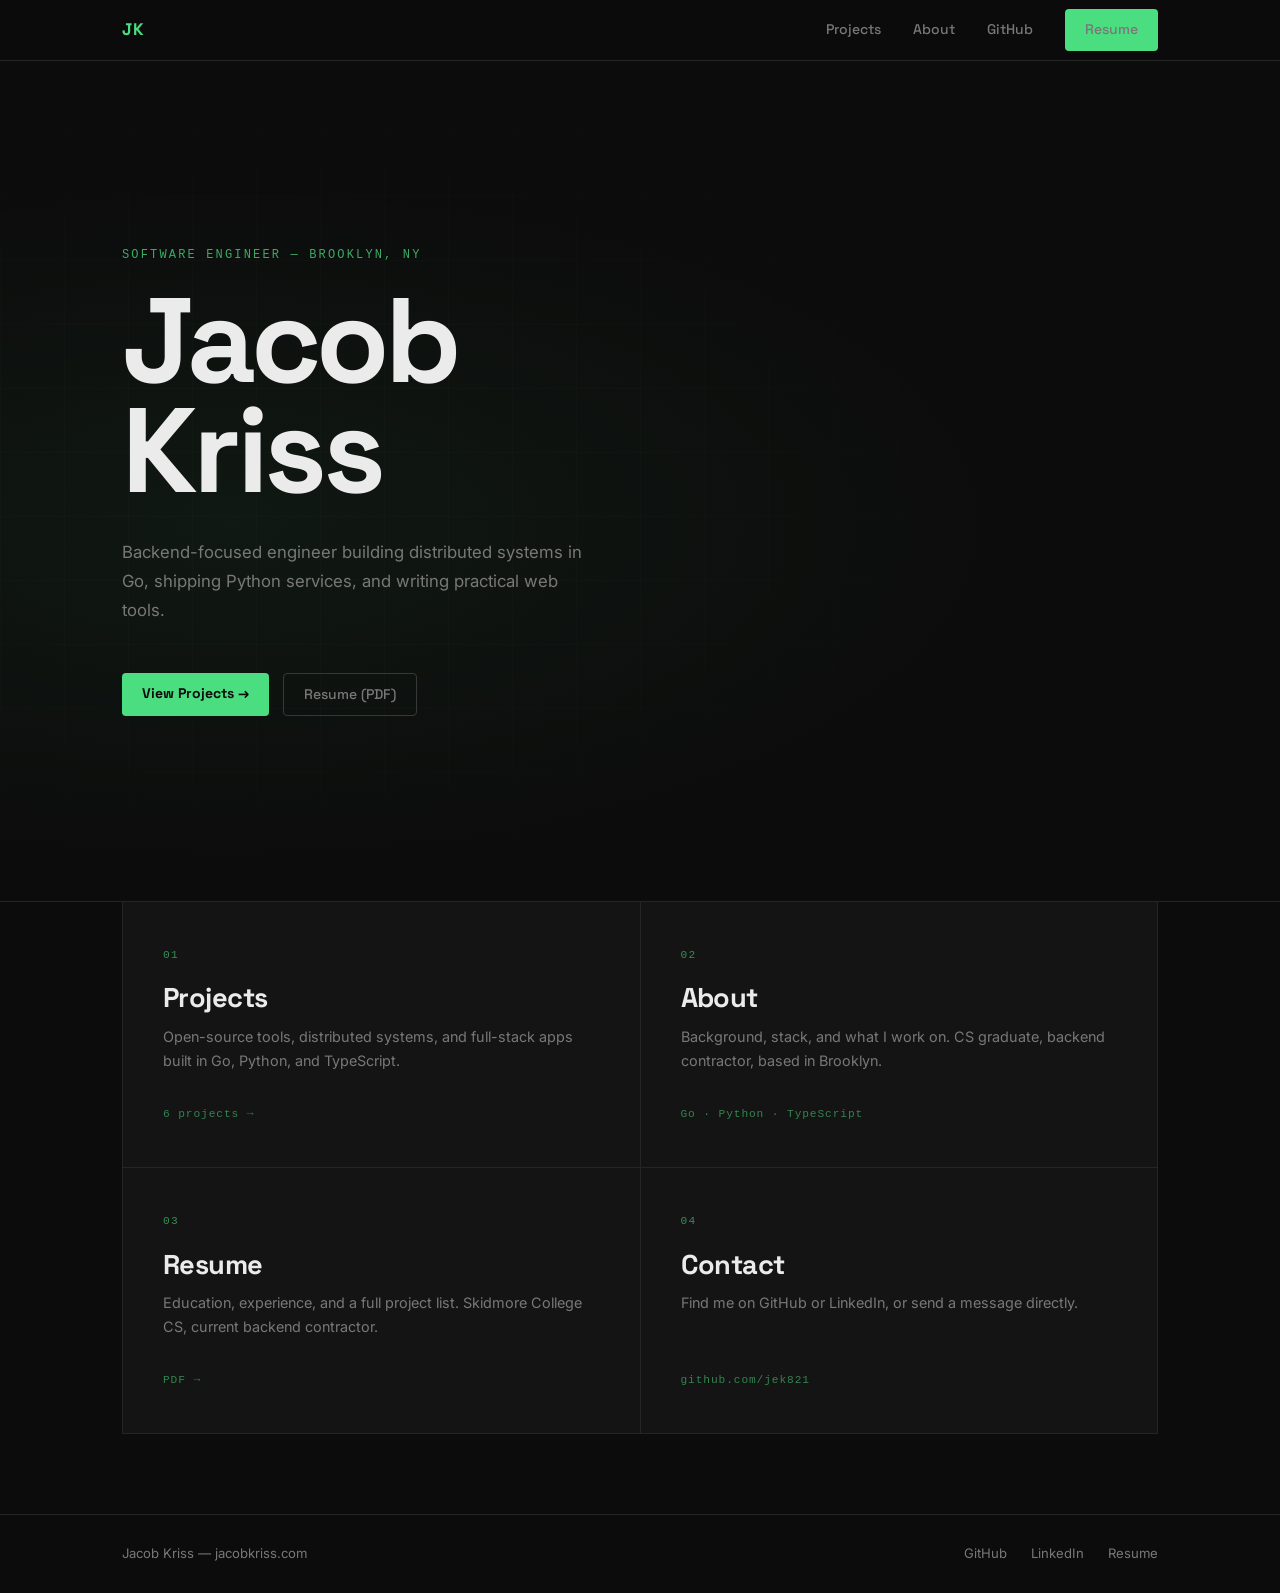
==== index.html @ 324614f6 "Rebuild: dark mode, multi-page structure with landing + directory cards Co-Authored-By: Claude <nore" ====
<!DOCTYPE html>
<html lang="en">
<head>
  <meta charset="UTF-8">
  <meta name="viewport" content="width=device-width, initial-scale=1.0">
  <title>Jacob Kriss &mdash; Software Engineer</title>
  <meta name="description" content="Jacob Kriss is a software engineer focused on backend systems, distributed tools, and practical web applications. Based in Brooklyn, NY.">
  <link rel="icon" href="assets/favicon/icon.ico" type="image/x-icon">
  <link rel="preconnect" href="https://fonts.googleapis.com">
  <link rel="preconnect" href="https://fonts.gstatic.com" crossorigin>
  <link href="https://fonts.googleapis.com/css2?family=Space+Grotesk:wght@400;500;600;700&family=Inter:wght@400;500&display=swap" rel="stylesheet">
  <link rel="stylesheet" href="assets/css/styles.css">
</head>
<body>

  <header class="site-header">
    <div class="nav-inner">
      <a href="index.html" class="nav-brand">JK</a>
      <button class="nav-toggle" id="nav-toggle" aria-label="Open navigation" aria-expanded="false" aria-controls="nav-links">
        <span></span><span></span><span></span>
      </button>
      <nav class="nav-links" id="nav-links" aria-label="Main navigation">
        <a href="pages/projects.html">Projects</a>
        <a href="pages/about.html">About</a>
        <a href="https://github.com/jek821" target="_blank" rel="noreferrer">GitHub</a>
        <a href="assets/docs/Jacob_Kriss_Resume.pdf" target="_blank" rel="noreferrer" class="btn-primary">Resume</a>
      </nav>
    </div>
  </header>

  <main>

    <section class="hero">
      <div class="hero-inner">
        <p class="hero-label">Software Engineer &mdash; Brooklyn, NY</p>
        <h1 class="hero-name">Jacob<br>Kriss</h1>
        <p class="hero-desc">
          Backend-focused engineer building distributed systems in Go, shipping Python services, and writing practical web tools.
        </p>
        <div class="hero-actions">
          <a href="pages/projects.html" class="btn-primary">View Projects &rarr;</a>
          <a href="assets/docs/Jacob_Kriss_Resume.pdf" target="_blank" rel="noreferrer" class="btn-ghost">Resume (PDF)</a>
        </div>
      </div>
    </section>

    <section class="directory">
      <div class="directory-inner">
        <div class="dir-grid">
          <a href="pages/projects.html" class="dir-card">
            <span class="dir-card-num">01</span>
            <h2 class="dir-card-title">Projects</h2>
            <p class="dir-card-desc">Open-source tools, distributed systems, and full-stack apps built in Go, Python, and TypeScript.</p>
            <span class="dir-card-meta">6 projects &rarr;</span>
          </a>
          <a href="pages/about.html" class="dir-card">
            <span class="dir-card-num">02</span>
            <h2 class="dir-card-title">About</h2>
            <p class="dir-card-desc">Background, stack, and what I work on. CS graduate, backend contractor, based in Brooklyn.</p>
            <span class="dir-card-meta">Go &middot; Python &middot; TypeScript</span>
          </a>
          <a href="assets/docs/Jacob_Kriss_Resume.pdf" target="_blank" rel="noreferrer" class="dir-card">
            <span class="dir-card-num">03</span>
            <h2 class="dir-card-title">Resume</h2>
            <p class="dir-card-desc">Education, experience, and a full project list. Skidmore College CS, current backend contractor.</p>
            <span class="dir-card-meta">PDF &rarr;</span>
          </a>
          <a href="pages/about.html#contact" class="dir-card">
            <span class="dir-card-num">04</span>
            <h2 class="dir-card-title">Contact</h2>
            <p class="dir-card-desc">Find me on GitHub or LinkedIn, or send a message directly.</p>
            <span class="dir-card-meta">github.com/jek821</span>
          </a>
        </div>
      </div>
    </section>

  </main>

  <footer class="site-footer">
    <div class="footer-inner">
      <span>Jacob Kriss &mdash; jacobkriss.com</span>
      <nav aria-label="Footer links">
        <a href="https://github.com/jek821" target="_blank" rel="noreferrer">GitHub</a>
        <a href="https://www.linkedin.com/in/jacob-kriss" target="_blank" rel="noreferrer">LinkedIn</a>
        <a href="assets/docs/Jacob_Kriss_Resume.pdf" target="_blank" rel="noreferrer">Resume</a>
      </nav>
    </div>
  </footer>

  <script>
    (function () {
      var toggle = document.getElementById('nav-toggle');
      var links = document.getElementById('nav-links');
      toggle.addEventListener('click', function () {
        var expanded = this.getAttribute('aria-expanded') === 'true';
        this.setAttribute('aria-expanded', String(!expanded));
        this.setAttribute('aria-label', expanded ? 'Open navigation' : 'Close navigation');
        links.classList.toggle('is-open');
      });
      links.querySelectorAll('a').forEach(function (a) {
        a.addEventListener('click', function () {
          links.classList.remove('is-open');
          toggle.setAttribute('aria-expanded', 'false');
          toggle.setAttribute('aria-label', 'Open navigation');
        });
      });
    })();
  </script>

</body>
</html>
---- assets/css/styles.css ----
/* ── Tokens ── */
:root {
  --bg: #0C0C0C;
  --surface: #141414;
  --surface-2: #1C1C1C;
  --border: #252525;
  --border-strong: #383838;
  --text: #EBEBEB;
  --text-muted: #787878;
  --accent: #4ADE80;
  --accent-dim: rgba(74, 222, 128, 0.07);

  --font-heading: 'Space Grotesk', system-ui, sans-serif;
  --font-body: 'Inter', system-ui, sans-serif;
  --font-mono: 'SF Mono', 'Fira Mono', 'Cascadia Code', monospace;

  --nav-h: 60px;
  --page-w: 900px;
  --landing-w: 1100px;
}

/* ── Reset ── */
*, *::before, *::after { box-sizing: border-box; }
html { scroll-behavior: smooth; }
body {
  margin: 0;
  font-family: var(--font-body);
  font-size: 1rem;
  line-height: 1.65;
  color: var(--text);
  background: var(--bg);
  -webkit-font-smoothing: antialiased;
}

/* ── Nav ── */
.site-header {
  position: sticky;
  top: 0;
  z-index: 100;
  background: rgba(12, 12, 12, 0.88);
  border-bottom: 1px solid var(--border);
  backdrop-filter: blur(14px);
  -webkit-backdrop-filter: blur(14px);
}

.nav-inner {
  display: flex;
  align-items: center;
  justify-content: space-between;
  max-width: var(--landing-w);
  margin: 0 auto;
  padding: 0 32px;
  height: var(--nav-h);
}

.nav-brand {
  font-family: var(--font-heading);
  font-size: 1.05rem;
  font-weight: 700;
  color: var(--accent);
  text-decoration: none;
  letter-spacing: 0.06em;
}

.nav-links {
  display: flex;
  align-items: center;
  gap: 2rem;
}

.nav-links a {
  font-family: var(--font-heading);
  font-size: 0.875rem;
  font-weight: 500;
  color: var(--text-muted);
  text-decoration: none;
  transition: color 0.15s;
}

.nav-links a:hover { color: var(--text); }

.nav-toggle {
  display: none;
  flex-direction: column;
  justify-content: center;
  gap: 5px;
  width: 36px;
  height: 36px;
  padding: 0;
  border: none;
  background: transparent;
  cursor: pointer;
}

.nav-toggle span {
  display: block;
  width: 22px;
  height: 2px;
  background: var(--text);
  border-radius: 2px;
  transition: transform 0.2s, opacity 0.2s;
}

.nav-toggle[aria-expanded="true"] span:nth-child(1) { transform: translateY(7px) rotate(45deg); }
.nav-toggle[aria-expanded="true"] span:nth-child(2) { opacity: 0; }
.nav-toggle[aria-expanded="true"] span:nth-child(3) { transform: translateY(-7px) rotate(-45deg); }

/* ── Buttons ── */
.btn-primary {
  display: inline-block;
  padding: 9px 20px;
  border-radius: 4px;
  background: var(--accent);
  color: #0C0C0C;
  font-family: var(--font-heading);
  font-size: 0.875rem;
  font-weight: 700;
  text-decoration: none;
  transition: background 0.15s, transform 0.15s;
}

.btn-primary:hover {
  background: #22C55E;
  transform: translateY(-1px);
}

.btn-ghost {
  display: inline-block;
  padding: 9px 20px;
  border-radius: 4px;
  border: 1px solid var(--border-strong);
  color: var(--text-muted);
  font-family: var(--font-heading);
  font-size: 0.875rem;
  font-weight: 500;
  text-decoration: none;
  transition: border-color 0.15s, color 0.15s;
}

.btn-ghost:hover {
  border-color: var(--accent);
  color: var(--accent);
}

/* ── Tags ── */
.tag {
  display: inline-block;
  padding: 3px 8px;
  border: 1px solid var(--border-strong);
  border-radius: 3px;
  background: var(--surface-2);
  color: var(--text-muted);
  font-family: var(--font-mono);
  font-size: 0.7rem;
  letter-spacing: 0.04em;
}

/* ── Hero ── */
.hero {
  position: relative;
  min-height: calc(100vh - var(--nav-h));
  display: flex;
  align-items: center;
  overflow: hidden;
  background:
    radial-gradient(ellipse at 18% 55%, rgba(74, 222, 128, 0.06) 0%, transparent 52%),
    var(--bg);
}

.hero::before {
  content: '';
  position: absolute;
  inset: 0;
  background-image:
    repeating-linear-gradient(90deg, rgba(255,255,255,0.016) 0px, rgba(255,255,255,0.016) 1px, transparent 1px, transparent 64px),
    repeating-linear-gradient(0deg, rgba(255,255,255,0.016) 0px, rgba(255,255,255,0.016) 1px, transparent 1px, transparent 64px);
  pointer-events: none;
  mask-image: radial-gradient(ellipse 80% 80% at 25% 50%, black 30%, transparent 75%);
  -webkit-mask-image: radial-gradient(ellipse 80% 80% at 25% 50%, black 30%, transparent 75%);
}

.hero-inner {
  position: relative;
  max-width: var(--landing-w);
  width: 100%;
  margin: 0 auto;
  padding: 80px 32px;
}

.hero-label {
  margin: 0 0 20px;
  font-family: var(--font-mono);
  font-size: 0.75rem;
  color: var(--accent);
  letter-spacing: 0.18em;
  text-transform: uppercase;
  opacity: 0.75;
}

.hero-name {
  margin: 0 0 32px;
  font-family: var(--font-heading);
  font-size: clamp(4rem, 10vw, 7.5rem);
  font-weight: 700;
  color: var(--text);
  line-height: 0.92;
  letter-spacing: -0.035em;
}

.hero-desc {
  margin: 0 0 48px;
  max-width: 460px;
  font-size: 1.05rem;
  color: var(--text-muted);
  line-height: 1.72;
}

.hero-actions {
  display: flex;
  gap: 14px;
  flex-wrap: wrap;
}

/* ── Directory ── */
.directory {
  border-top: 1px solid var(--border);
}

.directory-inner {
  max-width: var(--landing-w);
  margin: 0 auto;
  padding: 0 32px 80px;
}

.dir-grid {
  display: grid;
  grid-template-columns: repeat(2, 1fr);
  gap: 1px;
  background: var(--border);
  border: 1px solid var(--border);
  border-top: none;
}

.dir-card {
  display: flex;
  flex-direction: column;
  padding: 44px 40px;
  background: var(--surface);
  text-decoration: none;
  transition: background 0.18s;
}

.dir-card:hover { background: var(--surface-2); }
.dir-card:hover .dir-card-title { color: var(--accent); }

.dir-card-num {
  display: block;
  margin-bottom: 20px;
  font-family: var(--font-mono);
  font-size: 0.7rem;
  color: var(--accent);
  letter-spacing: 0.12em;
  opacity: 0.6;
}

.dir-card-title {
  margin: 0 0 12px;
  font-family: var(--font-heading);
  font-size: 1.7rem;
  font-weight: 700;
  color: var(--text);
  line-height: 1.05;
  letter-spacing: -0.02em;
  transition: color 0.18s;
}

.dir-card-desc {
  margin: 0;
  font-size: 0.9rem;
  color: var(--text-muted);
  line-height: 1.65;
  flex: 1;
}

.dir-card-meta {
  display: block;
  margin-top: 32px;
  font-family: var(--font-mono);
  font-size: 0.7rem;
  color: var(--accent);
  letter-spacing: 0.08em;
  opacity: 0.55;
}

/* ── Page header (sub-pages) ── */
.page-header {
  border-bottom: 1px solid var(--border);
}

.page-header-inner {
  max-width: var(--page-w);
  margin: 0 auto;
  padding: 72px 32px 52px;
}

.page-eyebrow {
  margin: 0 0 14px;
  font-family: var(--font-mono);
  font-size: 0.72rem;
  color: var(--accent);
  letter-spacing: 0.16em;
  text-transform: uppercase;
  opacity: 0.65;
}

.page-title {
  margin: 0 0 14px;
  font-family: var(--font-heading);
  font-size: clamp(2.4rem, 5vw, 3.2rem);
  font-weight: 700;
  color: var(--text);
  letter-spacing: -0.028em;
  line-height: 1.05;
}

.page-subtitle {
  margin: 0;
  font-size: 1rem;
  color: var(--text-muted);
  max-width: 520px;
  line-height: 1.65;
}

/* ── Project cards (projects page) ── */
.projects-wrap {
  max-width: var(--page-w);
  margin: 0 auto;
  padding: 0 32px 96px;
}

.project-card {
  padding: 44px 0;
  border-bottom: 1px solid var(--border);
}

.project-card:last-child { border-bottom: none; }

.project-card-name {
  margin: 0 0 8px;
  font-family: var(--font-heading);
  font-size: 1.25rem;
  font-weight: 700;
  color: var(--text);
  letter-spacing: -0.01em;
}

.project-card-tagline {
  margin: 0 0 18px;
  font-family: var(--font-mono);
  font-size: 0.82rem;
  color: var(--accent);
  opacity: 0.75;
  line-height: 1.45;
}

.project-card-desc {
  margin: 0 0 22px;
  color: var(--text-muted);
  font-size: 0.95rem;
  line-height: 1.72;
  max-width: 680px;
}

.project-card-tags {
  display: flex;
  flex-wrap: wrap;
  gap: 7px;
  margin-bottom: 22px;
}

.project-card-links {
  display: flex;
  gap: 24px;
  flex-wrap: wrap;
}

.project-link {
  font-family: var(--font-heading);
  font-size: 0.85rem;
  font-weight: 600;
  color: var(--accent);
  text-decoration: none;
  border-bottom: 1px solid rgba(74, 222, 128, 0.2);
  padding-bottom: 1px;
  transition: border-color 0.15s, opacity 0.15s;
}

.project-link:hover {
  border-bottom-color: var(--accent);
  opacity: 0.8;
}

/* ── About page ── */
.about-wrap {
  max-width: var(--page-w);
  margin: 0 auto;
  padding: 64px 32px 96px;
}

.about-prose p {
  margin: 0 0 22px;
  color: var(--text-muted);
  font-size: 0.98rem;
  line-height: 1.78;
  max-width: 640px;
}

.about-section-title {
  margin: 52px 0 20px;
  font-family: var(--font-mono);
  font-size: 0.7rem;
  color: var(--accent);
  letter-spacing: 0.16em;
  text-transform: uppercase;
  opacity: 0.65;
}

.skills-grid {
  display: flex;
  flex-wrap: wrap;
  gap: 8px;
}

.contact-list {
  list-style: none;
  margin: 0;
  padding: 0;
  display: flex;
  flex-direction: column;
  gap: 14px;
}

.contact-list a {
  font-family: var(--font-heading);
  font-size: 1rem;
  font-weight: 500;
  color: var(--text-muted);
  text-decoration: none;
  transition: color 0.15s;
}

.contact-list a:hover { color: var(--accent); }

/* ── Footer ── */
.site-footer {
  border-top: 1px solid var(--border);
  padding: 28px 0;
}

.footer-inner {
  max-width: var(--landing-w);
  margin: 0 auto;
  padding: 0 32px;
  display: flex;
  align-items: center;
  justify-content: space-between;
  flex-wrap: wrap;
  gap: 12px;
}

.footer-inner > span {
  font-size: 0.82rem;
  color: var(--text-muted);
}

.footer-inner nav { display: flex; gap: 1.5rem; }

.footer-inner nav a {
  font-size: 0.82rem;
  color: var(--text-muted);
  text-decoration: none;
  transition: color 0.15s;
}

.footer-inner nav a:hover { color: var(--accent); }

/* ── Focus ── */
:focus-visible {
  outline: 2px solid var(--accent);
  outline-offset: 3px;
  border-radius: 2px;
}

/* ── Mobile ── */
@media (max-width: 640px) {
  :root { --nav-h: 56px; }

  .nav-toggle { display: flex; }

  .nav-links {
    display: none;
    position: fixed;
    top: var(--nav-h);
    left: 0; right: 0;
    z-index: 99;
    flex-direction: column;
    gap: 0;
    background: #0E0E0E;
    border-bottom: 1px solid var(--border);
    padding: 8px 0 16px;
    box-shadow: 0 8px 24px rgba(0,0,0,0.5);
  }

  .nav-links.is-open { display: flex; }

  .nav-links a {
    padding: 12px 24px;
    font-size: 1rem;
    border-bottom: 1px solid var(--border);
  }

  .nav-links a:last-child { border-bottom: none; }

  .hero-inner { padding: 56px 20px 64px; }
  .directory-inner { padding: 0 0 56px; }
  .dir-grid { grid-template-columns: 1fr; }
  .dir-card { padding: 32px 20px; }
  .page-header-inner { padding: 48px 20px 36px; }
  .projects-wrap { padding: 0 20px 64px; }
  .project-card { padding: 32px 0; }
  .about-wrap { padding: 48px 20px 64px; }
  .footer-inner { padding: 0 20px; flex-direction: column; align-items: flex-start; }
}
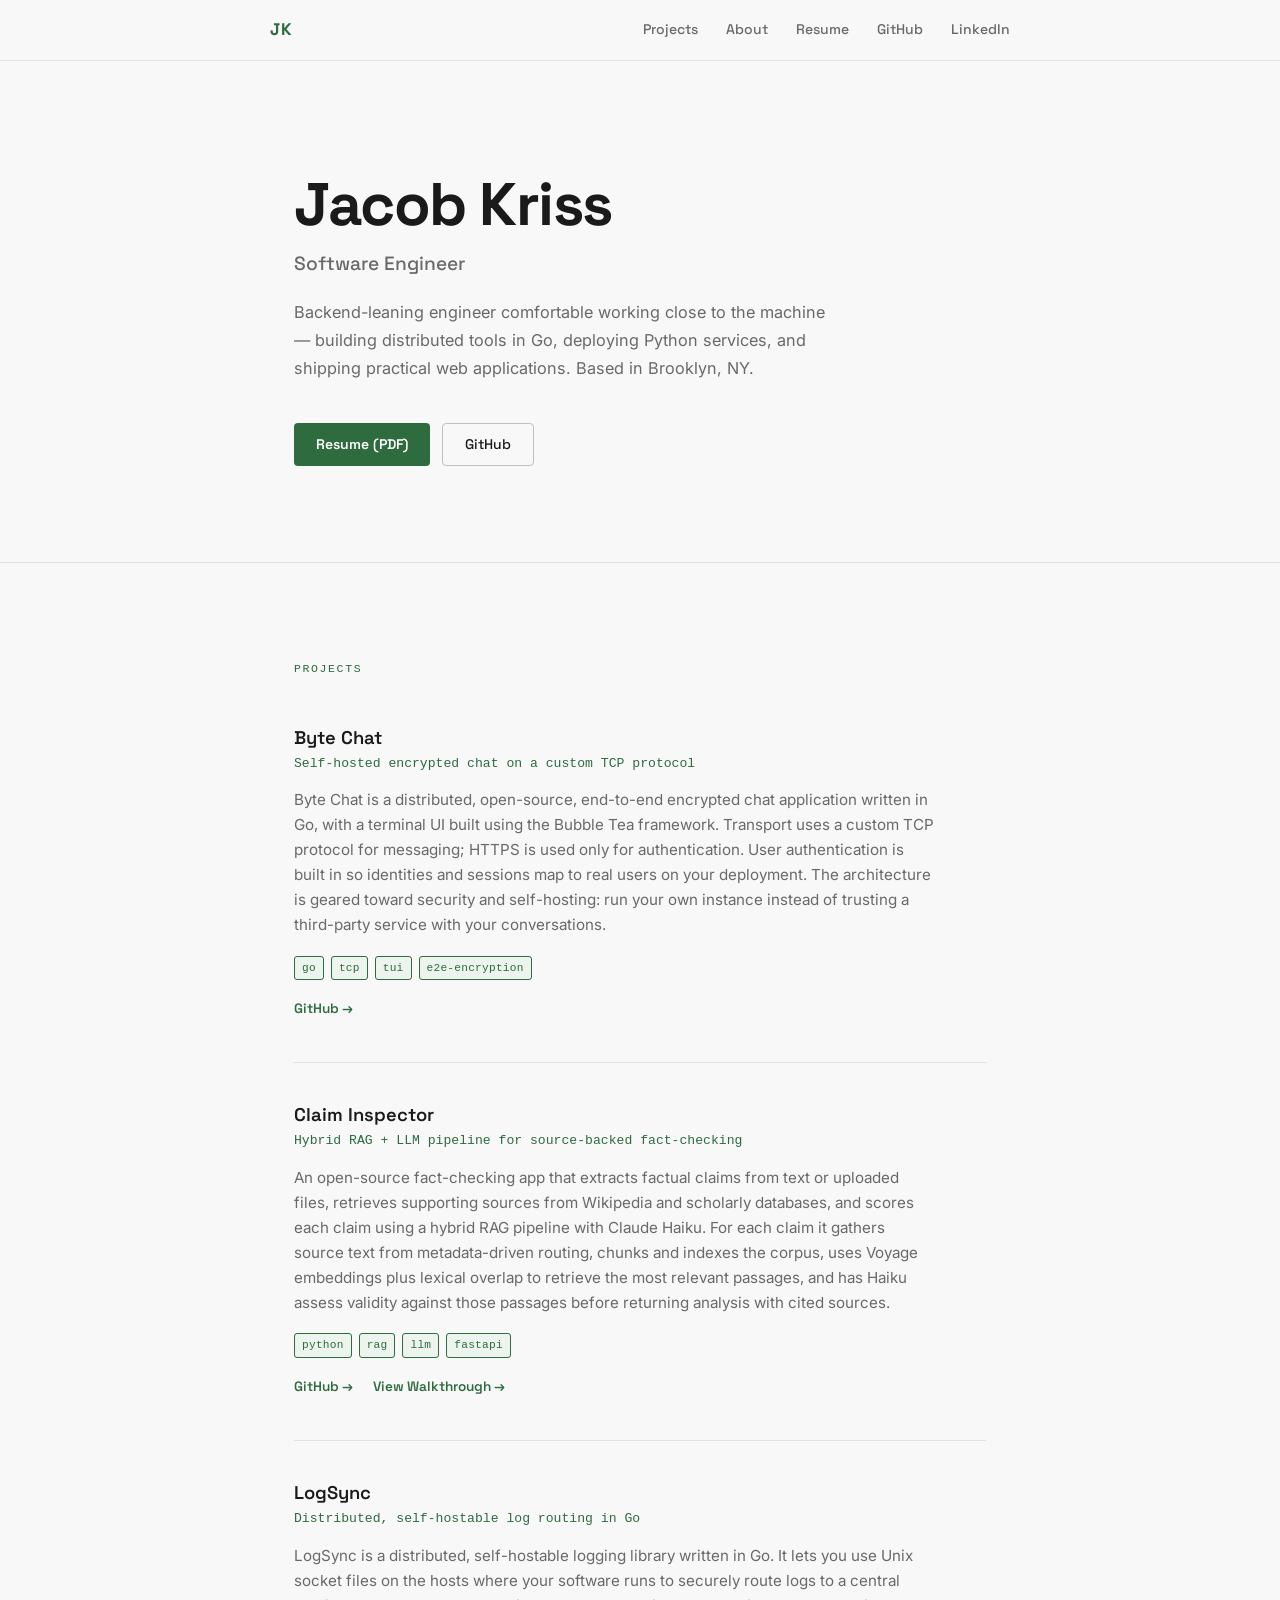
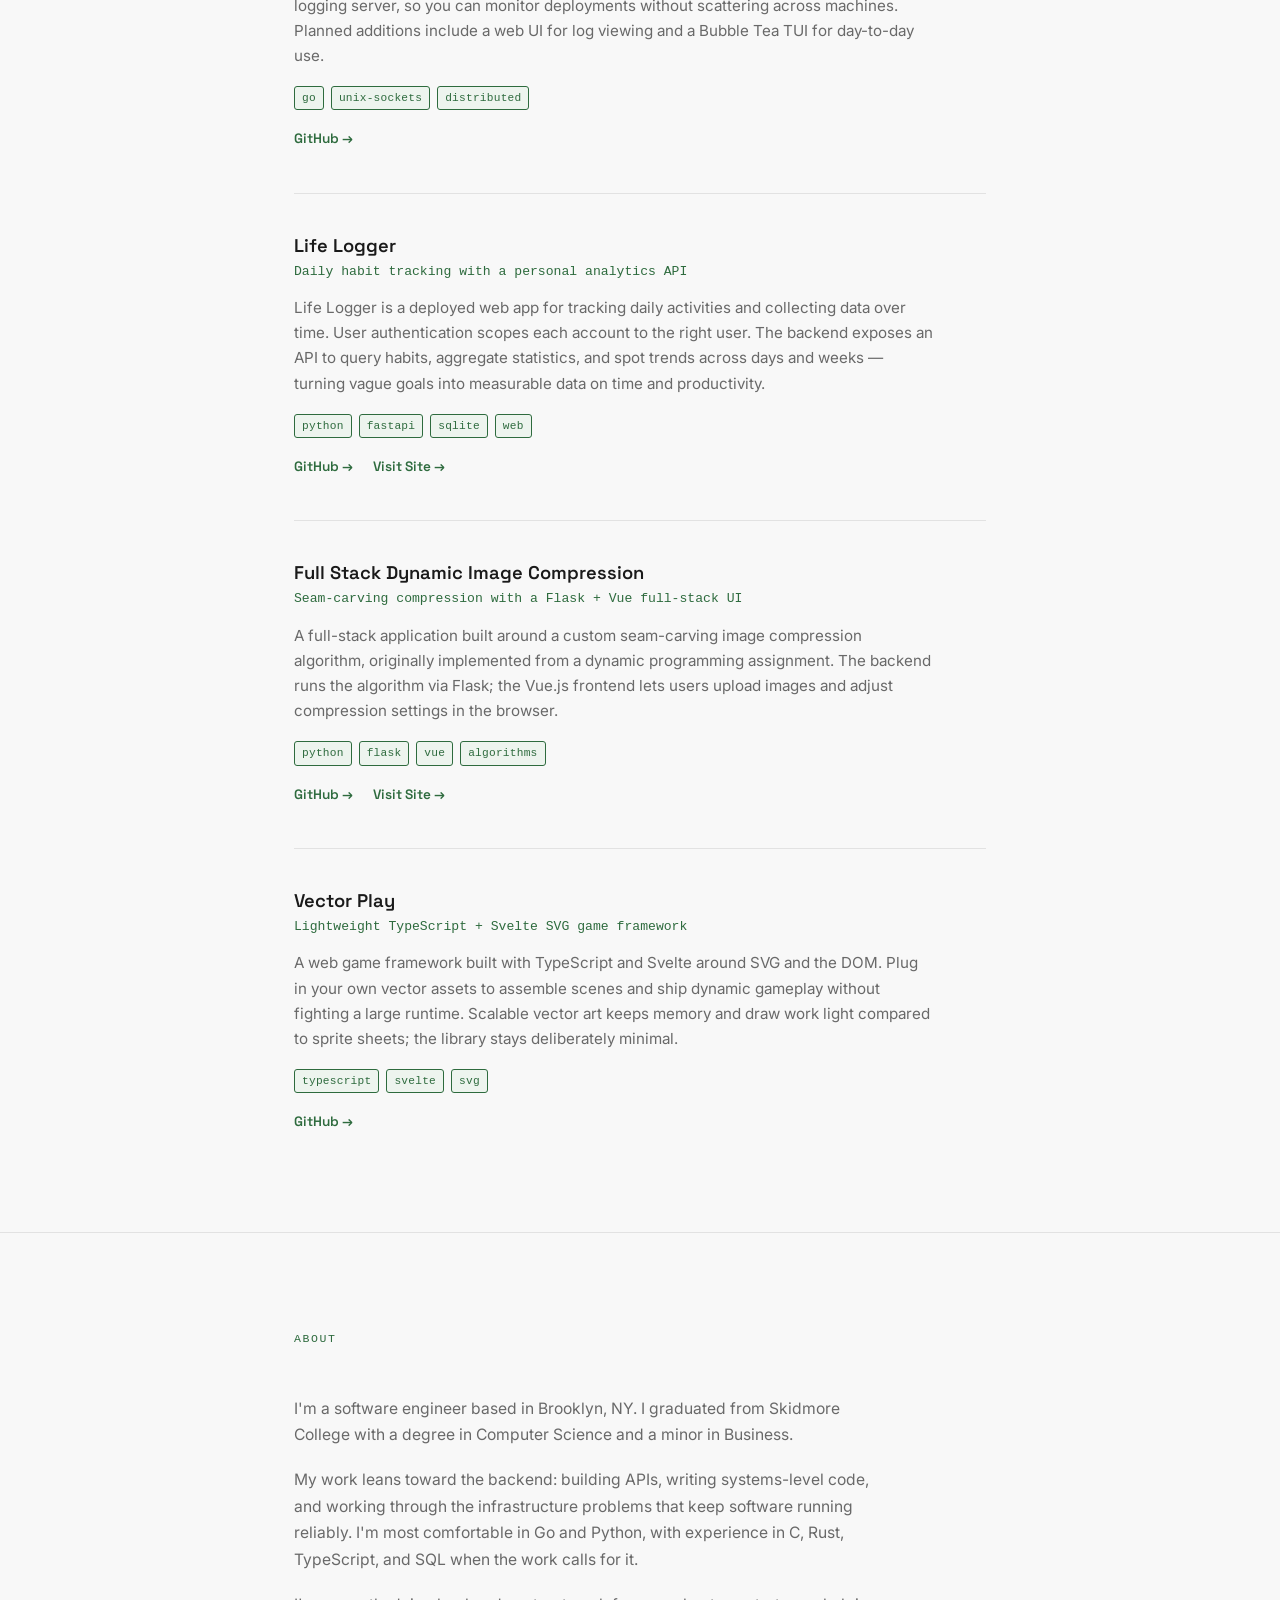
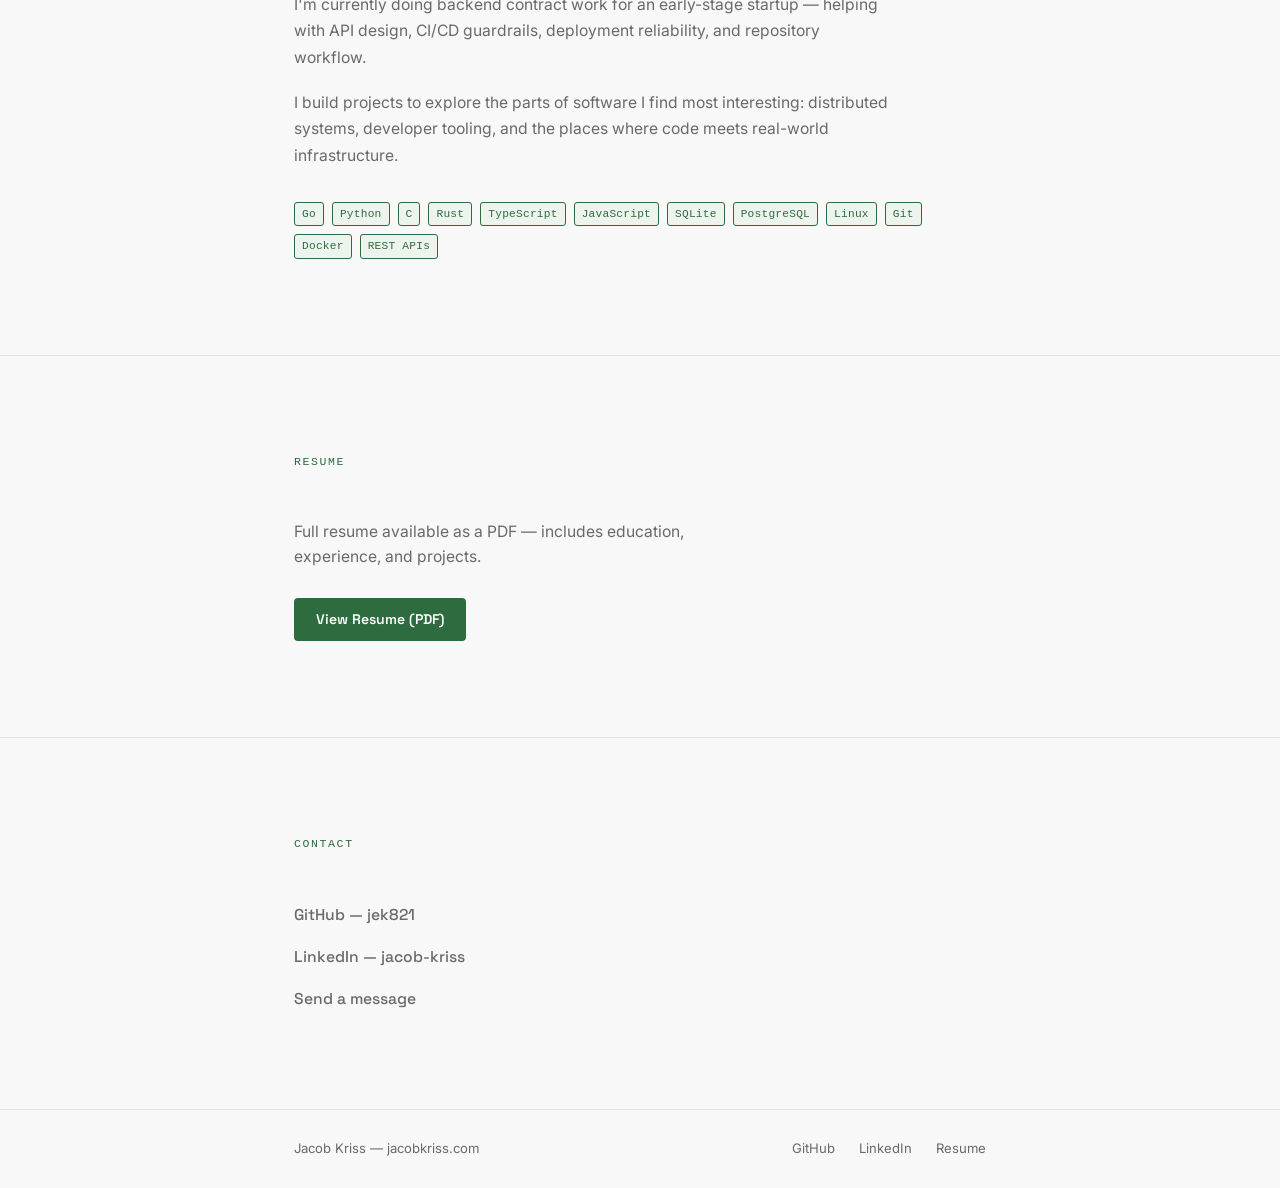
==== commit 5f91fddf: "Redesign portfolio: light mode, Space Grotesk, green accent, full section layout - Rebuilt index.htm" ====
--- a/index.html
+++ b/index.html
@@ -3,7 +3,7 @@
 <head>
   <meta charset="UTF-8">
   <meta name="viewport" content="width=device-width, initial-scale=1.0">
-  <title>Jacob Kriss &mdash; Software Engineer</title>
+  <title>Jacob Kriss — Software Engineer</title>
   <meta name="description" content="Jacob Kriss is a software engineer focused on backend systems, distributed tools, and practical web applications. Based in Brooklyn, NY.">
   <link rel="icon" href="assets/favicon/icon.ico" type="image/x-icon">
   <link rel="preconnect" href="https://fonts.googleapis.com">
@@ -13,74 +13,108 @@
 </head>
 <body>
 
-  <header class="site-header">
+  <header class="site-header" id="site-header">
     <div class="nav-inner">
-      <a href="index.html" class="nav-brand">JK</a>
+      <a href="#" class="nav-brand" aria-label="Jacob Kriss — home">JK</a>
       <button class="nav-toggle" id="nav-toggle" aria-label="Open navigation" aria-expanded="false" aria-controls="nav-links">
-        <span></span><span></span><span></span>
+        <span></span>
+        <span></span>
+        <span></span>
       </button>
       <nav class="nav-links" id="nav-links" aria-label="Main navigation">
-        <a href="pages/projects.html">Projects</a>
-        <a href="pages/about.html">About</a>
+        <a href="#projects">Projects</a>
+        <a href="#about">About</a>
+        <a href="assets/docs/Jacob_Kriss_Resume.pdf" target="_blank" rel="noreferrer">Resume</a>
         <a href="https://github.com/jek821" target="_blank" rel="noreferrer">GitHub</a>
-        <a href="assets/docs/Jacob_Kriss_Resume.pdf" target="_blank" rel="noreferrer" class="btn-primary">Resume</a>
+        <a href="https://www.linkedin.com/in/jacob-kriss" target="_blank" rel="noreferrer">LinkedIn</a>
       </nav>
     </div>
   </header>
 
   <main>
 
-    <section class="hero">
-      <div class="hero-inner">
-        <p class="hero-label">Software Engineer &mdash; Brooklyn, NY</p>
-        <h1 class="hero-name">Jacob<br>Kriss</h1>
+    <section id="hero">
+      <div class="section-inner">
+        <h1 class="hero-name">Jacob Kriss</h1>
+        <p class="hero-role">Software Engineer</p>
         <p class="hero-desc">
-          Backend-focused engineer building distributed systems in Go, shipping Python services, and writing practical web tools.
+          Backend-leaning engineer comfortable working close to the machine — building distributed tools in Go, deploying Python services, and shipping practical web applications. Based in Brooklyn, NY.
         </p>
         <div class="hero-actions">
-          <a href="pages/projects.html" class="btn-primary">View Projects &rarr;</a>
-          <a href="assets/docs/Jacob_Kriss_Resume.pdf" target="_blank" rel="noreferrer" class="btn-ghost">Resume (PDF)</a>
+          <a href="assets/docs/Jacob_Kriss_Resume.pdf" target="_blank" rel="noreferrer" class="btn-primary">Resume (PDF)</a>
+          <a href="https://github.com/jek821" target="_blank" rel="noreferrer" class="btn-outline">GitHub</a>
         </div>
       </div>
     </section>
 
-    <section class="directory">
-      <div class="directory-inner">
-        <div class="dir-grid">
-          <a href="pages/projects.html" class="dir-card">
-            <span class="dir-card-num">01</span>
-            <h2 class="dir-card-title">Projects</h2>
-            <p class="dir-card-desc">Open-source tools, distributed systems, and full-stack apps built in Go, Python, and TypeScript.</p>
-            <span class="dir-card-meta">6 projects &rarr;</span>
-          </a>
-          <a href="pages/about.html" class="dir-card">
-            <span class="dir-card-num">02</span>
-            <h2 class="dir-card-title">About</h2>
-            <p class="dir-card-desc">Background, stack, and what I work on. CS graduate, backend contractor, based in Brooklyn.</p>
-            <span class="dir-card-meta">Go &middot; Python &middot; TypeScript</span>
-          </a>
-          <a href="assets/docs/Jacob_Kriss_Resume.pdf" target="_blank" rel="noreferrer" class="dir-card">
-            <span class="dir-card-num">03</span>
-            <h2 class="dir-card-title">Resume</h2>
-            <p class="dir-card-desc">Education, experience, and a full project list. Skidmore College CS, current backend contractor.</p>
-            <span class="dir-card-meta">PDF &rarr;</span>
-          </a>
-          <a href="pages/about.html#contact" class="dir-card">
-            <span class="dir-card-num">04</span>
-            <h2 class="dir-card-title">Contact</h2>
-            <p class="dir-card-desc">Find me on GitHub or LinkedIn, or send a message directly.</p>
-            <span class="dir-card-meta">github.com/jek821</span>
-          </a>
+    <section id="projects">
+      <div class="section-inner">
+        <h2 class="section-label">Projects</h2>
+        <div id="projects-list" class="projects-list">
+          <!-- Rendered by projects.js -->
         </div>
+      </div>
+    </section>
+
+    <section id="about">
+      <div class="section-inner">
+        <h2 class="section-label">About</h2>
+        <div class="about-content">
+          <p>
+            I'm a software engineer based in Brooklyn, NY. I graduated from Skidmore College with a degree in Computer Science and a minor in Business.
+          </p>
+          <p>
+            My work leans toward the backend: building APIs, writing systems-level code, and working through the infrastructure problems that keep software running reliably. I'm most comfortable in Go and Python, with experience in C, Rust, TypeScript, and SQL when the work calls for it.
+          </p>
+          <p>
+            I'm currently doing backend contract work for an early-stage startup — helping with API design, CI/CD guardrails, deployment reliability, and repository workflow.
+          </p>
+          <p>
+            I build projects to explore the parts of software I find most interesting: distributed systems, developer tooling, and the places where code meets real-world infrastructure.
+          </p>
+          <div class="skills" aria-label="Technical skills">
+            <span class="tag">Go</span>
+            <span class="tag">Python</span>
+            <span class="tag">C</span>
+            <span class="tag">Rust</span>
+            <span class="tag">TypeScript</span>
+            <span class="tag">JavaScript</span>
+            <span class="tag">SQLite</span>
+            <span class="tag">PostgreSQL</span>
+            <span class="tag">Linux</span>
+            <span class="tag">Git</span>
+            <span class="tag">Docker</span>
+            <span class="tag">REST APIs</span>
+          </div>
+        </div>
+      </div>
+    </section>
+
+    <section id="resume">
+      <div class="section-inner">
+        <h2 class="section-label">Resume</h2>
+        <p class="resume-desc">Full resume available as a PDF — includes education, experience, and projects.</p>
+        <a href="assets/docs/Jacob_Kriss_Resume.pdf" target="_blank" rel="noreferrer" class="btn-primary">View Resume (PDF)</a>
+      </div>
+    </section>
+
+    <section id="contact">
+      <div class="section-inner">
+        <h2 class="section-label">Contact</h2>
+        <ul class="contact-links">
+          <li><a href="https://github.com/jek821" target="_blank" rel="noreferrer">GitHub — jek821</a></li>
+          <li><a href="https://www.linkedin.com/in/jacob-kriss" target="_blank" rel="noreferrer">LinkedIn — jacob-kriss</a></li>
+          <li><a href="https://docs.google.com/forms/d/e/1FAIpQLSfrLhMbNPoMGEjmZiIZW2dg-Fc4PIe5LACIE4XrNHVma8XXbw/viewform?usp=sf_link" target="_blank" rel="noreferrer">Send a message</a></li>
+        </ul>
       </div>
     </section>
 
   </main>
 
   <footer class="site-footer">
-    <div class="footer-inner">
+    <div class="section-inner footer-inner">
       <span>Jacob Kriss &mdash; jacobkriss.com</span>
-      <nav aria-label="Footer links">
+      <nav class="footer-nav" aria-label="Footer links">
         <a href="https://github.com/jek821" target="_blank" rel="noreferrer">GitHub</a>
         <a href="https://www.linkedin.com/in/jacob-kriss" target="_blank" rel="noreferrer">LinkedIn</a>
         <a href="assets/docs/Jacob_Kriss_Resume.pdf" target="_blank" rel="noreferrer">Resume</a>
@@ -88,6 +122,7 @@
     </div>
   </footer>
 
+  <script src="assets/js/projects.js"></script>
   <script>
     (function () {
       var toggle = document.getElementById('nav-toggle');
--- a/assets/css/styles.css
+++ b/assets/css/styles.css
@@ -1,34 +1,36 @@
 /* ── Tokens ── */
 :root {
-  --bg: #0C0C0C;
-  --surface: #141414;
-  --surface-2: #1C1C1C;
-  --border: #252525;
-  --border-strong: #383838;
-  --text: #EBEBEB;
-  --text-muted: #787878;
-  --accent: #4ADE80;
-  --accent-dim: rgba(74, 222, 128, 0.07);
+  --bg: #F8F8F8;
+  --surface: #FFFFFF;
+  --text: #1A1A1A;
+  --text-muted: #696969;
+  --accent: #2E6B3E;
+  --accent-hover: #245530;
+  --accent-light: #EDF4EE;
+  --border: #E2E2E2;
+  --border-strong: #C0C0C0;
 
   --font-heading: 'Space Grotesk', system-ui, sans-serif;
   --font-body: 'Inter', system-ui, sans-serif;
-  --font-mono: 'SF Mono', 'Fira Mono', 'Cascadia Code', monospace;
+  --font-mono: 'SF Mono', 'Fira Mono', 'Cascadia Code', 'Courier New', monospace;
 
   --nav-h: 60px;
-  --page-w: 900px;
-  --landing-w: 1100px;
+  --content-w: 740px;
 }
 
 /* ── Reset ── */
 *, *::before, *::after { box-sizing: border-box; }
+
 html { scroll-behavior: smooth; }
+
 body {
   margin: 0;
+  padding: 0;
   font-family: var(--font-body);
   font-size: 1rem;
   line-height: 1.65;
   color: var(--text);
-  background: var(--bg);
+  background-color: var(--bg);
   -webkit-font-smoothing: antialiased;
 }
 
@@ -37,19 +39,19 @@
   position: sticky;
   top: 0;
   z-index: 100;
-  background: rgba(12, 12, 12, 0.88);
+  background-color: rgba(248, 248, 248, 0.95);
   border-bottom: 1px solid var(--border);
-  backdrop-filter: blur(14px);
-  -webkit-backdrop-filter: blur(14px);
+  backdrop-filter: blur(8px);
+  -webkit-backdrop-filter: blur(8px);
 }
 
 .nav-inner {
   display: flex;
   align-items: center;
   justify-content: space-between;
-  max-width: var(--landing-w);
+  max-width: calc(var(--content-w) + 48px);
   margin: 0 auto;
-  padding: 0 32px;
+  padding: 0 24px;
   height: var(--nav-h);
 }
 
@@ -59,13 +61,13 @@
   font-weight: 700;
   color: var(--accent);
   text-decoration: none;
-  letter-spacing: 0.06em;
+  letter-spacing: 0.04em;
 }
 
 .nav-links {
   display: flex;
   align-items: center;
-  gap: 2rem;
+  gap: 1.75rem;
 }
 
 .nav-links a {
@@ -74,10 +76,12 @@
   font-weight: 500;
   color: var(--text-muted);
   text-decoration: none;
-  transition: color 0.15s;
-}
-
-.nav-links a:hover { color: var(--text); }
+  transition: color 0.18s;
+}
+
+.nav-links a:hover {
+  color: var(--accent);
+}
 
 .nav-toggle {
   display: none;
@@ -96,48 +100,117 @@
   display: block;
   width: 22px;
   height: 2px;
-  background: var(--text);
+  background-color: var(--text);
   border-radius: 2px;
   transition: transform 0.2s, opacity 0.2s;
 }
 
-.nav-toggle[aria-expanded="true"] span:nth-child(1) { transform: translateY(7px) rotate(45deg); }
-.nav-toggle[aria-expanded="true"] span:nth-child(2) { opacity: 0; }
-.nav-toggle[aria-expanded="true"] span:nth-child(3) { transform: translateY(-7px) rotate(-45deg); }
+.nav-toggle[aria-expanded="true"] span:nth-child(1) {
+  transform: translateY(7px) rotate(45deg);
+}
+.nav-toggle[aria-expanded="true"] span:nth-child(2) {
+  opacity: 0;
+}
+.nav-toggle[aria-expanded="true"] span:nth-child(3) {
+  transform: translateY(-7px) rotate(-45deg);
+}
+
+/* ── Layout ── */
+.section-inner {
+  max-width: var(--content-w);
+  margin: 0 auto;
+  padding: 0 24px;
+}
+
+section {
+  padding: 96px 0;
+}
+
+section + section {
+  border-top: 1px solid var(--border);
+}
+
+.section-label {
+  margin: 0 0 48px;
+  font-family: var(--font-mono);
+  font-size: 0.72rem;
+  font-weight: 500;
+  color: var(--accent);
+  letter-spacing: 0.14em;
+  text-transform: uppercase;
+}
+
+/* ── Hero ── */
+#hero {
+  padding: 112px 0 96px;
+  border-top: none;
+}
+
+.hero-name {
+  margin: 0 0 10px;
+  font-family: var(--font-heading);
+  font-size: clamp(2.75rem, 5vw, 3.75rem);
+  font-weight: 700;
+  color: var(--text);
+  line-height: 1.08;
+  letter-spacing: -0.025em;
+}
+
+.hero-role {
+  margin: 0 0 20px;
+  font-family: var(--font-heading);
+  font-size: 1.2rem;
+  font-weight: 500;
+  color: var(--text-muted);
+}
+
+.hero-desc {
+  margin: 0 0 40px;
+  max-width: 540px;
+  font-size: 1.02rem;
+  color: var(--text-muted);
+  line-height: 1.7;
+}
+
+.hero-actions {
+  display: flex;
+  gap: 12px;
+  flex-wrap: wrap;
+  align-items: center;
+}
 
 /* ── Buttons ── */
 .btn-primary {
   display: inline-block;
-  padding: 9px 20px;
+  padding: 10px 22px;
   border-radius: 4px;
-  background: var(--accent);
-  color: #0C0C0C;
+  background-color: var(--accent);
+  color: #FFFFFF;
   font-family: var(--font-heading);
   font-size: 0.875rem;
-  font-weight: 700;
-  text-decoration: none;
-  transition: background 0.15s, transform 0.15s;
+  font-weight: 600;
+  text-decoration: none;
+  transition: background-color 0.18s;
 }
 
 .btn-primary:hover {
-  background: #22C55E;
-  transform: translateY(-1px);
-}
-
-.btn-ghost {
+  background-color: var(--accent-hover);
+}
+
+.btn-outline {
   display: inline-block;
-  padding: 9px 20px;
+  padding: 9px 22px;
   border-radius: 4px;
-  border: 1px solid var(--border-strong);
-  color: var(--text-muted);
+  border: 1.5px solid var(--border-strong);
+  color: var(--text);
   font-family: var(--font-heading);
   font-size: 0.875rem;
   font-weight: 500;
   text-decoration: none;
-  transition: border-color 0.15s, color 0.15s;
-}
-
-.btn-ghost:hover {
+  transition: border-color 0.18s, color 0.18s;
+}
+
+.btn-outline:hover {
   border-color: var(--accent);
   color: var(--accent);
 }
@@ -145,293 +218,119 @@
 /* ── Tags ── */
 .tag {
   display: inline-block;
-  padding: 3px 8px;
-  border: 1px solid var(--border-strong);
+  padding: 2px 7px;
+  border: 1px solid currentColor;
   border-radius: 3px;
-  background: var(--surface-2);
-  color: var(--text-muted);
+  background-color: var(--accent-light);
+  color: var(--accent);
   font-family: var(--font-mono);
   font-size: 0.7rem;
-  letter-spacing: 0.04em;
-}
-
-/* ── Hero ── */
-.hero {
-  position: relative;
-  min-height: calc(100vh - var(--nav-h));
-  display: flex;
-  align-items: center;
-  overflow: hidden;
-  background:
-    radial-gradient(ellipse at 18% 55%, rgba(74, 222, 128, 0.06) 0%, transparent 52%),
-    var(--bg);
-}
-
-.hero::before {
-  content: '';
-  position: absolute;
-  inset: 0;
-  background-image:
-    repeating-linear-gradient(90deg, rgba(255,255,255,0.016) 0px, rgba(255,255,255,0.016) 1px, transparent 1px, transparent 64px),
-    repeating-linear-gradient(0deg, rgba(255,255,255,0.016) 0px, rgba(255,255,255,0.016) 1px, transparent 1px, transparent 64px);
-  pointer-events: none;
-  mask-image: radial-gradient(ellipse 80% 80% at 25% 50%, black 30%, transparent 75%);
-  -webkit-mask-image: radial-gradient(ellipse 80% 80% at 25% 50%, black 30%, transparent 75%);
-}
-
-.hero-inner {
-  position: relative;
-  max-width: var(--landing-w);
-  width: 100%;
-  margin: 0 auto;
-  padding: 80px 32px;
-}
-
-.hero-label {
-  margin: 0 0 20px;
-  font-family: var(--font-mono);
-  font-size: 0.75rem;
-  color: var(--accent);
-  letter-spacing: 0.18em;
-  text-transform: uppercase;
-  opacity: 0.75;
-}
-
-.hero-name {
-  margin: 0 0 32px;
-  font-family: var(--font-heading);
-  font-size: clamp(4rem, 10vw, 7.5rem);
-  font-weight: 700;
+  letter-spacing: 0.02em;
+}
+
+/* ── Projects ── */
+.projects-list {
+  display: flex;
+  flex-direction: column;
+}
+
+.project-entry {
+  padding: 40px 0;
+  border-bottom: 1px solid var(--border);
+}
+
+.project-entry:first-child {
+  padding-top: 0;
+}
+
+.project-entry:last-child {
+  border-bottom: none;
+  padding-bottom: 0;
+}
+
+.project-name {
+  margin: 0 0 6px;
+  font-family: var(--font-heading);
+  font-size: 1.15rem;
+  font-weight: 600;
   color: var(--text);
-  line-height: 0.92;
-  letter-spacing: -0.035em;
-}
-
-.hero-desc {
-  margin: 0 0 48px;
-  max-width: 460px;
-  font-size: 1.05rem;
-  color: var(--text-muted);
-  line-height: 1.72;
-}
-
-.hero-actions {
-  display: flex;
-  gap: 14px;
-  flex-wrap: wrap;
-}
-
-/* ── Directory ── */
-.directory {
-  border-top: 1px solid var(--border);
-}
-
-.directory-inner {
-  max-width: var(--landing-w);
-  margin: 0 auto;
-  padding: 0 32px 80px;
-}
-
-.dir-grid {
-  display: grid;
-  grid-template-columns: repeat(2, 1fr);
-  gap: 1px;
-  background: var(--border);
-  border: 1px solid var(--border);
-  border-top: none;
-}
-
-.dir-card {
-  display: flex;
-  flex-direction: column;
-  padding: 44px 40px;
-  background: var(--surface);
-  text-decoration: none;
-  transition: background 0.18s;
-}
-
-.dir-card:hover { background: var(--surface-2); }
-.dir-card:hover .dir-card-title { color: var(--accent); }
-
-.dir-card-num {
-  display: block;
-  margin-bottom: 20px;
-  font-family: var(--font-mono);
-  font-size: 0.7rem;
-  color: var(--accent);
-  letter-spacing: 0.12em;
-  opacity: 0.6;
-}
-
-.dir-card-title {
-  margin: 0 0 12px;
-  font-family: var(--font-heading);
-  font-size: 1.7rem;
-  font-weight: 700;
-  color: var(--text);
-  line-height: 1.05;
-  letter-spacing: -0.02em;
-  transition: color 0.18s;
-}
-
-.dir-card-desc {
-  margin: 0;
-  font-size: 0.9rem;
-  color: var(--text-muted);
-  line-height: 1.65;
-  flex: 1;
-}
-
-.dir-card-meta {
-  display: block;
-  margin-top: 32px;
-  font-family: var(--font-mono);
-  font-size: 0.7rem;
-  color: var(--accent);
-  letter-spacing: 0.08em;
-  opacity: 0.55;
-}
-
-/* ── Page header (sub-pages) ── */
-.page-header {
-  border-bottom: 1px solid var(--border);
-}
-
-.page-header-inner {
-  max-width: var(--page-w);
-  margin: 0 auto;
-  padding: 72px 32px 52px;
-}
-
-.page-eyebrow {
+  line-height: 1.25;
+}
+
+.project-tagline {
   margin: 0 0 14px;
   font-family: var(--font-mono);
-  font-size: 0.72rem;
-  color: var(--accent);
-  letter-spacing: 0.16em;
-  text-transform: uppercase;
-  opacity: 0.65;
-}
-
-.page-title {
-  margin: 0 0 14px;
-  font-family: var(--font-heading);
-  font-size: clamp(2.4rem, 5vw, 3.2rem);
-  font-weight: 700;
-  color: var(--text);
-  letter-spacing: -0.028em;
-  line-height: 1.05;
-}
-
-.page-subtitle {
-  margin: 0;
-  font-size: 1rem;
-  color: var(--text-muted);
-  max-width: 520px;
+  font-size: 0.82rem;
+  color: var(--accent);
+  line-height: 1.4;
+}
+
+.project-desc {
+  margin: 0 0 18px;
+  color: var(--text-muted);
+  font-size: 0.95rem;
   line-height: 1.65;
-}
-
-/* ── Project cards (projects page) ── */
-.projects-wrap {
-  max-width: var(--page-w);
-  margin: 0 auto;
-  padding: 0 32px 96px;
-}
-
-.project-card {
-  padding: 44px 0;
-  border-bottom: 1px solid var(--border);
-}
-
-.project-card:last-child { border-bottom: none; }
-
-.project-card-name {
-  margin: 0 0 8px;
-  font-family: var(--font-heading);
-  font-size: 1.25rem;
-  font-weight: 700;
-  color: var(--text);
-  letter-spacing: -0.01em;
-}
-
-.project-card-tagline {
-  margin: 0 0 18px;
-  font-family: var(--font-mono);
-  font-size: 0.82rem;
-  color: var(--accent);
-  opacity: 0.75;
-  line-height: 1.45;
-}
-
-.project-card-desc {
-  margin: 0 0 22px;
-  color: var(--text-muted);
-  font-size: 0.95rem;
-  line-height: 1.72;
-  max-width: 680px;
-}
-
-.project-card-tags {
+  max-width: 640px;
+}
+
+.project-tags {
   display: flex;
   flex-wrap: wrap;
   gap: 7px;
-  margin-bottom: 22px;
-}
-
-.project-card-links {
-  display: flex;
-  gap: 24px;
+  margin-bottom: 18px;
+}
+
+.project-links {
+  display: flex;
+  gap: 20px;
   flex-wrap: wrap;
 }
 
 .project-link {
+  color: var(--accent);
   font-family: var(--font-heading);
   font-size: 0.85rem;
   font-weight: 600;
-  color: var(--accent);
-  text-decoration: none;
-  border-bottom: 1px solid rgba(74, 222, 128, 0.2);
+  text-decoration: none;
+  border-bottom: 1px solid transparent;
   padding-bottom: 1px;
-  transition: border-color 0.15s, opacity 0.15s;
+  transition: border-color 0.18s;
 }
 
 .project-link:hover {
   border-bottom-color: var(--accent);
-  opacity: 0.8;
-}
-
-/* ── About page ── */
-.about-wrap {
-  max-width: var(--page-w);
-  margin: 0 auto;
-  padding: 64px 32px 96px;
-}
-
-.about-prose p {
-  margin: 0 0 22px;
-  color: var(--text-muted);
+}
+
+/* ── About ── */
+.about-content p {
+  margin: 0 0 18px;
   font-size: 0.98rem;
-  line-height: 1.78;
-  max-width: 640px;
-}
-
-.about-section-title {
-  margin: 52px 0 20px;
-  font-family: var(--font-mono);
-  font-size: 0.7rem;
-  color: var(--accent);
-  letter-spacing: 0.16em;
-  text-transform: uppercase;
-  opacity: 0.65;
-}
-
-.skills-grid {
+  color: var(--text-muted);
+  max-width: 600px;
+  line-height: 1.7;
+}
+
+.about-content p:last-of-type {
+  margin-bottom: 32px;
+}
+
+.skills {
   display: flex;
   flex-wrap: wrap;
   gap: 8px;
 }
 
-.contact-list {
+/* ── Resume ── */
+.resume-desc {
+  margin: 0 0 28px;
+  color: var(--text-muted);
+  font-size: 0.98rem;
+  max-width: 440px;
+  line-height: 1.65;
+}
+
+/* ── Contact ── */
+.contact-links {
   list-style: none;
   margin: 0;
   padding: 0;
@@ -440,16 +339,21 @@
   gap: 14px;
 }
 
-.contact-list a {
-  font-family: var(--font-heading);
-  font-size: 1rem;
+.contact-links a {
+  color: var(--text-muted);
+  font-family: var(--font-heading);
+  font-size: 0.98rem;
   font-weight: 500;
-  color: var(--text-muted);
-  text-decoration: none;
-  transition: color 0.15s;
-}
-
-.contact-list a:hover { color: var(--accent); }
+  text-decoration: none;
+  border-bottom: 1px solid transparent;
+  padding-bottom: 1px;
+  transition: color 0.18s, border-color 0.18s;
+}
+
+.contact-links a:hover {
+  color: var(--accent);
+  border-bottom-color: var(--accent);
+}
 
 /* ── Footer ── */
 .site-footer {
@@ -458,9 +362,6 @@
 }
 
 .footer-inner {
-  max-width: var(--landing-w);
-  margin: 0 auto;
-  padding: 0 32px;
   display: flex;
   align-items: center;
   justify-content: space-between;
@@ -469,20 +370,30 @@
 }
 
 .footer-inner > span {
+  color: var(--text-muted);
   font-size: 0.82rem;
-  color: var(--text-muted);
-}
-
-.footer-inner nav { display: flex; gap: 1.5rem; }
-
-.footer-inner nav a {
+}
+
+.footer-nav {
+  display: flex;
+  gap: 1.5rem;
+}
+
+.footer-nav a {
+  color: var(--text-muted);
   font-size: 0.82rem;
-  color: var(--text-muted);
-  text-decoration: none;
-  transition: color 0.15s;
-}
-
-.footer-inner nav a:hover { color: var(--accent); }
+  text-decoration: none;
+  transition: color 0.18s;
+}
+
+.footer-nav a:hover {
+  color: var(--accent);
+}
+
+/* ── Scroll offset (sticky nav) ── */
+#hero, #projects, #about, #resume, #contact {
+  scroll-margin-top: calc(var(--nav-h) + 16px);
+}
 
 /* ── Focus ── */
 :focus-visible {
@@ -495,39 +406,40 @@
 @media (max-width: 640px) {
   :root { --nav-h: 56px; }
 
+  section { padding: 72px 0; }
+  #hero { padding: 80px 0 72px; }
+
   .nav-toggle { display: flex; }
 
   .nav-links {
     display: none;
     position: fixed;
     top: var(--nav-h);
-    left: 0; right: 0;
+    left: 0;
+    right: 0;
     z-index: 99;
     flex-direction: column;
+    align-items: stretch;
     gap: 0;
-    background: #0E0E0E;
+    background-color: var(--surface);
     border-bottom: 1px solid var(--border);
     padding: 8px 0 16px;
-    box-shadow: 0 8px 24px rgba(0,0,0,0.5);
+    box-shadow: 0 4px 12px rgba(0,0,0,0.06);
   }
 
   .nav-links.is-open { display: flex; }
 
   .nav-links a {
-    padding: 12px 24px;
+    padding: 11px 24px;
     font-size: 1rem;
     border-bottom: 1px solid var(--border);
   }
 
   .nav-links a:last-child { border-bottom: none; }
 
-  .hero-inner { padding: 56px 20px 64px; }
-  .directory-inner { padding: 0 0 56px; }
-  .dir-grid { grid-template-columns: 1fr; }
-  .dir-card { padding: 32px 20px; }
-  .page-header-inner { padding: 48px 20px 36px; }
-  .projects-wrap { padding: 0 20px 64px; }
-  .project-card { padding: 32px 0; }
-  .about-wrap { padding: 48px 20px 64px; }
-  .footer-inner { padding: 0 20px; flex-direction: column; align-items: flex-start; }
-}
+  .hero-name { font-size: 2.4rem; }
+
+  .section-label { margin-bottom: 36px; }
+
+  .footer-inner { flex-direction: column; align-items: flex-start; }
+}
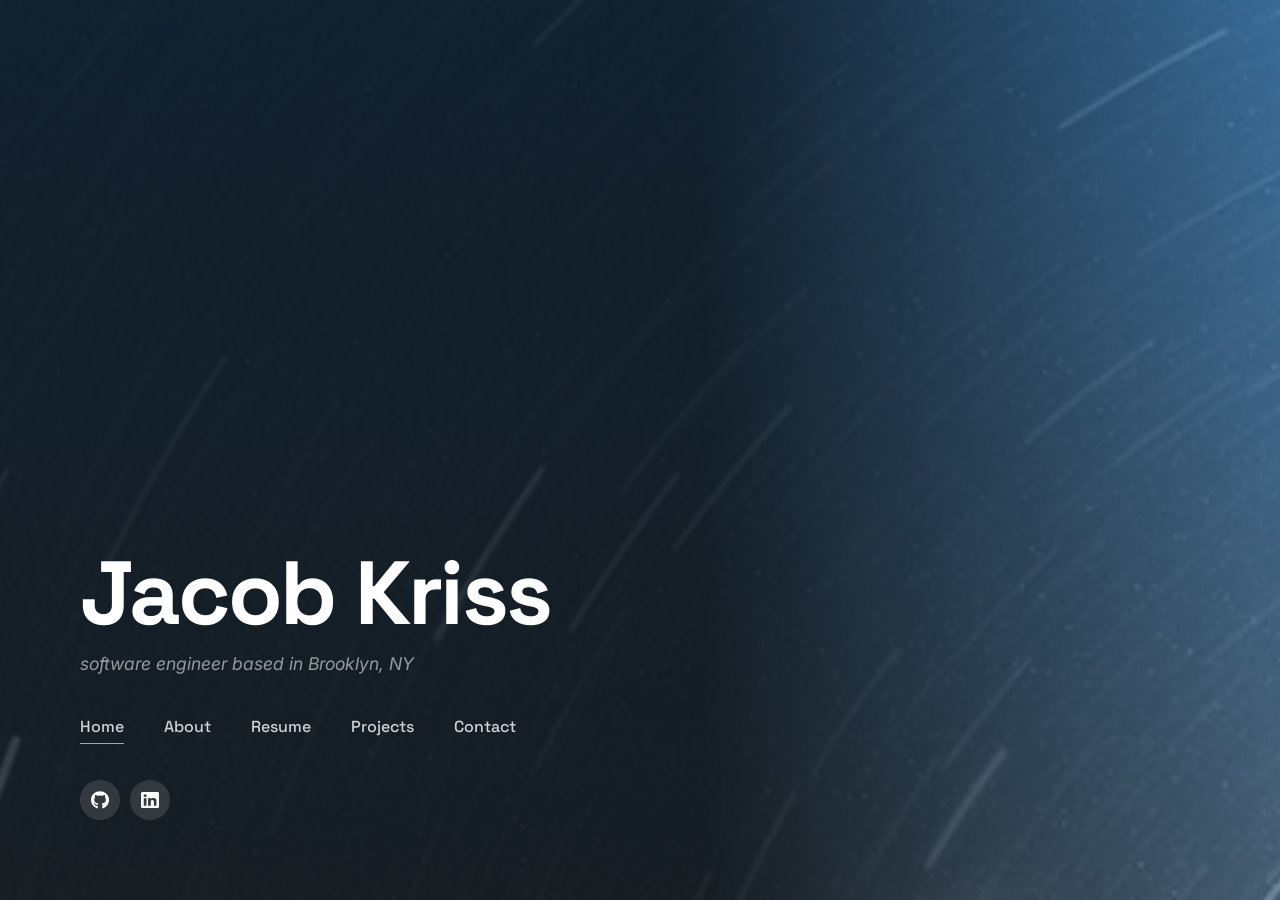
==== commit 8f59dc31: "Clean up resume link redundancy; fix tagline copy - Remove download icon from homepage social row (R" ====
--- a/index.html
+++ b/index.html
@@ -3,7 +3,7 @@
 <head>
   <meta charset="UTF-8">
   <meta name="viewport" content="width=device-width, initial-scale=1.0">
-  <title>Jacob Kriss — Software Engineer</title>
+  <title>Jacob Kriss &mdash; Software Engineer</title>
   <meta name="description" content="Jacob Kriss is a software engineer focused on backend systems, distributed tools, and practical web applications. Based in Brooklyn, NY.">
   <link rel="icon" href="assets/favicon/icon.ico" type="image/x-icon">
   <link rel="preconnect" href="https://fonts.googleapis.com">
@@ -13,135 +13,27 @@
 </head>
 <body>
 
-  <header class="site-header" id="site-header">
-    <div class="nav-inner">
-      <a href="#" class="nav-brand" aria-label="Jacob Kriss — home">JK</a>
-      <button class="nav-toggle" id="nav-toggle" aria-label="Open navigation" aria-expanded="false" aria-controls="nav-links">
-        <span></span>
-        <span></span>
-        <span></span>
-      </button>
-      <nav class="nav-links" id="nav-links" aria-label="Main navigation">
-        <a href="#projects">Projects</a>
-        <a href="#about">About</a>
-        <a href="assets/docs/Jacob_Kriss_Resume.pdf" target="_blank" rel="noreferrer">Resume</a>
-        <a href="https://github.com/jek821" target="_blank" rel="noreferrer">GitHub</a>
-        <a href="https://www.linkedin.com/in/jacob-kriss" target="_blank" rel="noreferrer">LinkedIn</a>
-      </nav>
+  <div class="site-bg" style="background-image: url('assets/images/hero/header.png');"></div>
+
+  <main class="hero">
+    <h1 class="hero-name">Jacob Kriss</h1>
+    <p class="hero-tagline">software engineer based in Brooklyn, NY</p>
+    <nav class="hero-nav" aria-label="Main navigation">
+      <a href="index.html" class="active">Home</a>
+      <a href="pages/about.html">About</a>
+      <a href="assets/docs/Jacob_Kriss_Resume.pdf" target="_blank" rel="noreferrer">Resume</a>
+      <a href="pages/projects.html">Projects</a>
+      <a href="pages/contact.html">Contact</a>
+    </nav>
+    <div class="hero-social">
+      <a href="https://github.com/jek821" target="_blank" rel="noreferrer" aria-label="GitHub">
+        <img src="assets/images/icons/github_icon.png" alt="GitHub">
+      </a>
+      <a href="https://www.linkedin.com/in/jacob-kriss" target="_blank" rel="noreferrer" aria-label="LinkedIn">
+        <img src="assets/images/icons/linkedin_icon.png" alt="LinkedIn">
+      </a>
     </div>
-  </header>
-
-  <main>
-
-    <section id="hero">
-      <div class="section-inner">
-        <h1 class="hero-name">Jacob Kriss</h1>
-        <p class="hero-role">Software Engineer</p>
-        <p class="hero-desc">
-          Backend-leaning engineer comfortable working close to the machine — building distributed tools in Go, deploying Python services, and shipping practical web applications. Based in Brooklyn, NY.
-        </p>
-        <div class="hero-actions">
-          <a href="assets/docs/Jacob_Kriss_Resume.pdf" target="_blank" rel="noreferrer" class="btn-primary">Resume (PDF)</a>
-          <a href="https://github.com/jek821" target="_blank" rel="noreferrer" class="btn-outline">GitHub</a>
-        </div>
-      </div>
-    </section>
-
-    <section id="projects">
-      <div class="section-inner">
-        <h2 class="section-label">Projects</h2>
-        <div id="projects-list" class="projects-list">
-          <!-- Rendered by projects.js -->
-        </div>
-      </div>
-    </section>
-
-    <section id="about">
-      <div class="section-inner">
-        <h2 class="section-label">About</h2>
-        <div class="about-content">
-          <p>
-            I'm a software engineer based in Brooklyn, NY. I graduated from Skidmore College with a degree in Computer Science and a minor in Business.
-          </p>
-          <p>
-            My work leans toward the backend: building APIs, writing systems-level code, and working through the infrastructure problems that keep software running reliably. I'm most comfortable in Go and Python, with experience in C, Rust, TypeScript, and SQL when the work calls for it.
-          </p>
-          <p>
-            I'm currently doing backend contract work for an early-stage startup — helping with API design, CI/CD guardrails, deployment reliability, and repository workflow.
-          </p>
-          <p>
-            I build projects to explore the parts of software I find most interesting: distributed systems, developer tooling, and the places where code meets real-world infrastructure.
-          </p>
-          <div class="skills" aria-label="Technical skills">
-            <span class="tag">Go</span>
-            <span class="tag">Python</span>
-            <span class="tag">C</span>
-            <span class="tag">Rust</span>
-            <span class="tag">TypeScript</span>
-            <span class="tag">JavaScript</span>
-            <span class="tag">SQLite</span>
-            <span class="tag">PostgreSQL</span>
-            <span class="tag">Linux</span>
-            <span class="tag">Git</span>
-            <span class="tag">Docker</span>
-            <span class="tag">REST APIs</span>
-          </div>
-        </div>
-      </div>
-    </section>
-
-    <section id="resume">
-      <div class="section-inner">
-        <h2 class="section-label">Resume</h2>
-        <p class="resume-desc">Full resume available as a PDF — includes education, experience, and projects.</p>
-        <a href="assets/docs/Jacob_Kriss_Resume.pdf" target="_blank" rel="noreferrer" class="btn-primary">View Resume (PDF)</a>
-      </div>
-    </section>
-
-    <section id="contact">
-      <div class="section-inner">
-        <h2 class="section-label">Contact</h2>
-        <ul class="contact-links">
-          <li><a href="https://github.com/jek821" target="_blank" rel="noreferrer">GitHub — jek821</a></li>
-          <li><a href="https://www.linkedin.com/in/jacob-kriss" target="_blank" rel="noreferrer">LinkedIn — jacob-kriss</a></li>
-          <li><a href="https://docs.google.com/forms/d/e/1FAIpQLSfrLhMbNPoMGEjmZiIZW2dg-Fc4PIe5LACIE4XrNHVma8XXbw/viewform?usp=sf_link" target="_blank" rel="noreferrer">Send a message</a></li>
-        </ul>
-      </div>
-    </section>
-
   </main>
-
-  <footer class="site-footer">
-    <div class="section-inner footer-inner">
-      <span>Jacob Kriss &mdash; jacobkriss.com</span>
-      <nav class="footer-nav" aria-label="Footer links">
-        <a href="https://github.com/jek821" target="_blank" rel="noreferrer">GitHub</a>
-        <a href="https://www.linkedin.com/in/jacob-kriss" target="_blank" rel="noreferrer">LinkedIn</a>
-        <a href="assets/docs/Jacob_Kriss_Resume.pdf" target="_blank" rel="noreferrer">Resume</a>
-      </nav>
-    </div>
-  </footer>
-
-  <script src="assets/js/projects.js"></script>
-  <script>
-    (function () {
-      var toggle = document.getElementById('nav-toggle');
-      var links = document.getElementById('nav-links');
-      toggle.addEventListener('click', function () {
-        var expanded = this.getAttribute('aria-expanded') === 'true';
-        this.setAttribute('aria-expanded', String(!expanded));
-        this.setAttribute('aria-label', expanded ? 'Open navigation' : 'Close navigation');
-        links.classList.toggle('is-open');
-      });
-      links.querySelectorAll('a').forEach(function (a) {
-        a.addEventListener('click', function () {
-          links.classList.remove('is-open');
-          toggle.setAttribute('aria-expanded', 'false');
-          toggle.setAttribute('aria-label', 'Open navigation');
-        });
-      });
-    })();
-  </script>
 
 </body>
 </html>
--- a/assets/css/styles.css
+++ b/assets/css/styles.css
@@ -1,87 +1,109 @@
 /* ── Tokens ── */
 :root {
-  --bg: #F8F8F8;
-  --surface: #FFFFFF;
-  --text: #1A1A1A;
-  --text-muted: #696969;
-  --accent: #2E6B3E;
-  --accent-hover: #245530;
-  --accent-light: #EDF4EE;
-  --border: #E2E2E2;
-  --border-strong: #C0C0C0;
+  --accent: #4ADE80;
+  --text: #EEEEEE;
+  --text-muted: rgba(255, 255, 255, 0.55);
+  --border: rgba(255, 255, 255, 0.1);
+  --surface: rgba(0, 0, 0, 0.82);
+  --nav-h: 64px;
 
   --font-heading: 'Space Grotesk', system-ui, sans-serif;
   --font-body: 'Inter', system-ui, sans-serif;
-  --font-mono: 'SF Mono', 'Fira Mono', 'Cascadia Code', 'Courier New', monospace;
-
-  --nav-h: 60px;
-  --content-w: 740px;
+  --font-mono: 'SF Mono', 'Fira Mono', 'Cascadia Code', monospace;
 }
 
 /* ── Reset ── */
 *, *::before, *::after { box-sizing: border-box; }
-
 html { scroll-behavior: smooth; }
 
 body {
   margin: 0;
-  padding: 0;
   font-family: var(--font-body);
   font-size: 1rem;
   line-height: 1.65;
   color: var(--text);
-  background-color: var(--bg);
+  background: #060A10;
   -webkit-font-smoothing: antialiased;
 }
 
-/* ── Nav ── */
+/* ── Background (fixed, shows behind all content) ── */
+.site-bg {
+  position: fixed;
+  inset: 0;
+  z-index: 0;
+  background-size: cover;
+  background-position: center;
+  background-repeat: no-repeat;
+}
+
+/* ── All content sits above the background ── */
+.site-header,
+.hero,
+.page-wrap,
+.site-footer,
+.gallery-nav {
+  position: relative;
+  z-index: 1;
+}
+
+/* ── Sticky nav (inner pages) ── */
 .site-header {
   position: sticky;
   top: 0;
   z-index: 100;
-  background-color: rgba(248, 248, 248, 0.95);
+  display: flex;
+  align-items: center;
+  justify-content: space-between;
+  padding: 0 48px;
+  height: var(--nav-h);
+  background: rgba(4, 8, 16, 0.88);
+  backdrop-filter: blur(16px);
+  -webkit-backdrop-filter: blur(16px);
   border-bottom: 1px solid var(--border);
-  backdrop-filter: blur(8px);
-  -webkit-backdrop-filter: blur(8px);
-}
-
-.nav-inner {
-  display: flex;
-  align-items: center;
-  justify-content: space-between;
-  max-width: calc(var(--content-w) + 48px);
-  margin: 0 auto;
-  padding: 0 24px;
-  height: var(--nav-h);
 }
 
 .nav-brand {
   font-family: var(--font-heading);
-  font-size: 1.05rem;
+  font-size: 1.1rem;
   font-weight: 700;
-  color: var(--accent);
-  text-decoration: none;
-  letter-spacing: 0.04em;
+  color: var(--text);
+  text-decoration: none;
+  letter-spacing: -0.01em;
 }
 
 .nav-links {
   display: flex;
   align-items: center;
-  gap: 1.75rem;
+  gap: 2.5rem;
 }
 
 .nav-links a {
   font-family: var(--font-heading);
-  font-size: 0.875rem;
+  font-size: 0.9rem;
   font-weight: 500;
   color: var(--text-muted);
   text-decoration: none;
-  transition: color 0.18s;
-}
-
-.nav-links a:hover {
-  color: var(--accent);
-}
+  position: relative;
+  padding-bottom: 4px;
+  transition: color 0.15s;
+}
+
+.nav-links a::after {
+  content: '';
+  position: absolute;
+  bottom: 0;
+  left: 0;
+  right: 0;
+  height: 1.5px;
+  background: var(--accent);
+  transform: scaleX(0);
+  transition: transform 0.2s;
+}
+
+.nav-links a:hover { color: var(--text); }
+.nav-links a:hover::after { transform: scaleX(1); }
+.nav-links a.active { color: var(--text); }
+.nav-links a.active::after { transform: scaleX(1); }
 
 .nav-toggle {
   display: none;
@@ -100,300 +122,430 @@
   display: block;
   width: 22px;
   height: 2px;
-  background-color: var(--text);
+  background: var(--text);
   border-radius: 2px;
   transition: transform 0.2s, opacity 0.2s;
 }
 
-.nav-toggle[aria-expanded="true"] span:nth-child(1) {
-  transform: translateY(7px) rotate(45deg);
-}
-.nav-toggle[aria-expanded="true"] span:nth-child(2) {
-  opacity: 0;
-}
-.nav-toggle[aria-expanded="true"] span:nth-child(3) {
-  transform: translateY(-7px) rotate(-45deg);
-}
-
-/* ── Layout ── */
-.section-inner {
-  max-width: var(--content-w);
+.nav-toggle[aria-expanded="true"] span:nth-child(1) { transform: translateY(7px) rotate(45deg); }
+.nav-toggle[aria-expanded="true"] span:nth-child(2) { opacity: 0; }
+.nav-toggle[aria-expanded="true"] span:nth-child(3) { transform: translateY(-7px) rotate(-45deg); }
+
+/* ── Home hero ── */
+.hero {
+  min-height: 100vh;
+  display: flex;
+  flex-direction: column;
+  justify-content: flex-end;
+  padding: 0 80px 80px;
+  background: linear-gradient(to right, rgba(0,0,0,0.72) 55%, rgba(0,0,0,0.1) 100%);
+}
+
+.hero-name {
+  margin: 0 0 10px;
+  font-family: var(--font-heading);
+  font-size: clamp(3.2rem, 7vw, 6rem);
+  font-weight: 700;
+  color: #FFFFFF;
+  line-height: 1.0;
+  letter-spacing: -0.03em;
+}
+
+.hero-tagline {
+  margin: 0 0 36px;
+  font-size: 1.1rem;
+  color: var(--text-muted);
+  font-style: italic;
+}
+
+.hero-nav {
+  display: flex;
+  align-items: center;
+  gap: 2.5rem;
+  margin-bottom: 36px;
+  flex-wrap: wrap;
+}
+
+.hero-nav a {
+  font-family: var(--font-heading);
+  font-size: 1rem;
+  font-weight: 500;
+  color: rgba(255,255,255,0.8);
+  text-decoration: none;
+  position: relative;
+  padding-bottom: 4px;
+  transition: color 0.15s;
+}
+
+.hero-nav a::after {
+  content: '';
+  position: absolute;
+  bottom: 0;
+  left: 0;
+  width: 0;
+  height: 1.5px;
+  background: var(--accent);
+  transition: width 0.2s;
+}
+
+.hero-nav a:hover { color: #fff; }
+.hero-nav a:hover::after { width: 100%; }
+.hero-nav a.active::after { width: 100%; }
+
+.hero-social {
+  display: flex;
+  gap: 10px;
+}
+
+.hero-social a {
+  display: flex;
+  align-items: center;
+  justify-content: center;
+  width: 40px;
+  height: 40px;
+  border-radius: 50%;
+  background: rgba(255, 255, 255, 0.12);
+  transition: background 0.2s;
+  text-decoration: none;
+}
+
+.hero-social a:hover { background: rgba(255, 255, 255, 0.22); }
+
+.hero-social img {
+  width: 18px;
+  height: 18px;
+  filter: brightness(0) invert(1);
+}
+
+/* ── Download icon (SVG inline) ── */
+.hero-social .icon-svg {
+  width: 18px;
+  height: 18px;
+  fill: #FFFFFF;
+}
+
+/* ── Page wrapper (inner pages) ── */
+.page-wrap {
+  max-width: 1320px;
   margin: 0 auto;
-  padding: 0 24px;
-}
-
-section {
-  padding: 96px 0;
-}
-
-section + section {
-  border-top: 1px solid var(--border);
+  min-height: calc(100vh - var(--nav-h));
+  background: var(--surface);
+  padding: 0 72px 96px;
+}
+
+/* ── Section header ── */
+.section-header {
+  padding: 64px 0 40px;
+}
+
+.section-label-row {
+  display: flex;
+  align-items: center;
+  gap: 14px;
+  margin-bottom: 12px;
 }
 
 .section-label {
-  margin: 0 0 48px;
   font-family: var(--font-mono);
   font-size: 0.72rem;
-  font-weight: 500;
-  color: var(--accent);
-  letter-spacing: 0.14em;
+  letter-spacing: 0.2em;
   text-transform: uppercase;
-}
-
-/* ── Hero ── */
-#hero {
-  padding: 112px 0 96px;
-  border-top: none;
-}
-
-.hero-name {
-  margin: 0 0 10px;
-  font-family: var(--font-heading);
-  font-size: clamp(2.75rem, 5vw, 3.75rem);
+  color: var(--text-muted);
+  white-space: nowrap;
+}
+
+.section-rule {
+  flex: 1;
+  height: 1px;
+  background: var(--border);
+}
+
+.section-title {
+  margin: 0;
+  font-family: var(--font-heading);
+  font-size: clamp(1.8rem, 3.5vw, 2.6rem);
   font-weight: 700;
   color: var(--text);
-  line-height: 1.08;
   letter-spacing: -0.025em;
-}
-
-.hero-role {
-  margin: 0 0 20px;
-  font-family: var(--font-heading);
-  font-size: 1.2rem;
+  line-height: 1.1;
+}
+
+.section-subtitle {
+  margin: 10px 0 0;
+  color: var(--text-muted);
+  font-style: italic;
+  font-size: 0.95rem;
+}
+
+/* ── Project filter ── */
+.project-filter {
+  display: flex;
+  gap: 8px;
+  flex-wrap: wrap;
+  margin: 32px 0 40px;
+}
+
+.filter-btn {
+  padding: 7px 18px;
+  border-radius: 20px;
+  border: 1px solid var(--border);
+  background: transparent;
+  color: var(--text-muted);
+  font-family: var(--font-heading);
+  font-size: 0.82rem;
   font-weight: 500;
-  color: var(--text-muted);
-}
-
-.hero-desc {
-  margin: 0 0 40px;
-  max-width: 540px;
-  font-size: 1.02rem;
-  color: var(--text-muted);
-  line-height: 1.7;
-}
-
-.hero-actions {
-  display: flex;
-  gap: 12px;
+  cursor: pointer;
+  transition: background 0.15s, color 0.15s, border-color 0.15s;
+}
+
+.filter-btn:hover {
+  border-color: rgba(255,255,255,0.3);
+  color: var(--text);
+}
+
+.filter-btn.active {
+  background: var(--accent);
+  border-color: var(--accent);
+  color: #060A10;
+  font-weight: 700;
+}
+
+/* ── Project grid ── */
+.project-grid {
+  display: grid;
+  grid-template-columns: repeat(3, 1fr);
+  gap: 24px;
+}
+
+.project-card {
+  display: flex;
+  flex-direction: column;
+  background: rgba(255,255,255,0.04);
+  border: 1px solid var(--border);
+  border-radius: 8px;
+  overflow: hidden;
+  text-decoration: none;
+  transition: border-color 0.2s, transform 0.2s, box-shadow 0.2s;
+  cursor: pointer;
+}
+
+.project-card:hover {
+  border-color: rgba(74, 222, 128, 0.45);
+  transform: translateY(-3px);
+  box-shadow: 0 12px 40px rgba(0,0,0,0.4);
+}
+
+.project-card.hidden { display: none; }
+
+.project-card-img {
+  width: 100%;
+  aspect-ratio: 16 / 10;
+  object-fit: cover;
+  object-position: center;
+  display: block;
+  border-bottom: 1px solid var(--border);
+}
+
+.project-card-body {
+  padding: 20px 20px 16px;
+  display: flex;
+  flex-direction: column;
+  flex: 1;
+}
+
+.project-card-name {
+  margin: 0 0 6px;
+  font-family: var(--font-heading);
+  font-size: 1rem;
+  font-weight: 700;
+  color: var(--text);
+  letter-spacing: -0.01em;
+}
+
+.project-card-tagline {
+  margin: 0 0 14px;
+  font-family: var(--font-mono);
+  font-size: 0.75rem;
+  color: var(--accent);
+  opacity: 0.8;
+  line-height: 1.4;
+}
+
+.project-card-tags {
+  display: flex;
   flex-wrap: wrap;
-  align-items: center;
-}
-
-/* ── Buttons ── */
-.btn-primary {
-  display: inline-block;
-  padding: 10px 22px;
-  border-radius: 4px;
-  background-color: var(--accent);
-  color: #FFFFFF;
-  font-family: var(--font-heading);
-  font-size: 0.875rem;
-  font-weight: 600;
-  text-decoration: none;
-  transition: background-color 0.18s;
-}
-
-.btn-primary:hover {
-  background-color: var(--accent-hover);
-}
-
-.btn-outline {
-  display: inline-block;
-  padding: 9px 22px;
-  border-radius: 4px;
-  border: 1.5px solid var(--border-strong);
-  color: var(--text);
-  font-family: var(--font-heading);
-  font-size: 0.875rem;
-  font-weight: 500;
-  text-decoration: none;
-  transition: border-color 0.18s, color 0.18s;
-}
-
-.btn-outline:hover {
-  border-color: var(--accent);
-  color: var(--accent);
-}
-
-/* ── Tags ── */
+  gap: 6px;
+  margin-top: auto;
+  padding-top: 14px;
+}
+
 .tag {
   display: inline-block;
-  padding: 2px 7px;
-  border: 1px solid currentColor;
+  padding: 3px 8px;
+  border: 1px solid rgba(255,255,255,0.14);
   border-radius: 3px;
-  background-color: var(--accent-light);
+  background: rgba(255,255,255,0.05);
+  color: var(--text-muted);
+  font-family: var(--font-mono);
+  font-size: 0.68rem;
+  letter-spacing: 0.04em;
+}
+
+.project-card-links {
+  display: flex;
+  gap: 16px;
+  margin-top: 14px;
+  padding-top: 14px;
+  border-top: 1px solid var(--border);
+}
+
+.project-link {
+  font-family: var(--font-heading);
+  font-size: 0.8rem;
+  font-weight: 600;
   color: var(--accent);
-  font-family: var(--font-mono);
-  font-size: 0.7rem;
-  letter-spacing: 0.02em;
-}
-
-/* ── Projects ── */
-.projects-list {
-  display: flex;
-  flex-direction: column;
-}
-
-.project-entry {
-  padding: 40px 0;
-  border-bottom: 1px solid var(--border);
-}
-
-.project-entry:first-child {
-  padding-top: 0;
-}
-
-.project-entry:last-child {
-  border-bottom: none;
-  padding-bottom: 0;
-}
-
-.project-name {
-  margin: 0 0 6px;
-  font-family: var(--font-heading);
-  font-size: 1.15rem;
+  text-decoration: none;
+  transition: opacity 0.15s;
+}
+
+.project-link:hover { opacity: 0.7; }
+
+/* ── About page ── */
+.about-grid {
+  display: grid;
+  grid-template-columns: 1fr 1fr;
+  gap: 64px;
+  align-items: start;
+}
+
+.about-bio p {
+  margin: 0 0 20px;
+  color: var(--text-muted);
+  font-size: 0.98rem;
+  line-height: 1.78;
+}
+
+.about-bio p:last-child { margin-bottom: 0; }
+
+.contact-row {
+  display: flex;
+  flex-direction: column;
+  gap: 14px;
+  margin-top: 32px;
+}
+
+.contact-item {
+  display: flex;
+  align-items: center;
+  gap: 10px;
+  font-family: var(--font-heading);
+  font-size: 0.9rem;
+  color: var(--text-muted);
+  text-decoration: none;
+  transition: color 0.15s;
+}
+
+.contact-item:hover { color: var(--accent); }
+
+.contact-item-arrow {
+  color: var(--accent);
+  font-size: 1rem;
+}
+
+.contact-label {
   font-weight: 600;
   color: var(--text);
-  line-height: 1.25;
-}
-
-.project-tagline {
-  margin: 0 0 14px;
+}
+
+.skills-section { margin-top: 64px; }
+
+.skills-list {
+  display: grid;
+  grid-template-columns: 1fr 1fr;
+  gap: 16px 48px;
+}
+
+.skill-row {
+  display: flex;
+  flex-direction: column;
+  gap: 6px;
+}
+
+.skill-name {
+  display: flex;
+  justify-content: space-between;
   font-family: var(--font-mono);
-  font-size: 0.82rem;
-  color: var(--accent);
-  line-height: 1.4;
-}
-
-.project-desc {
-  margin: 0 0 18px;
-  color: var(--text-muted);
-  font-size: 0.95rem;
-  line-height: 1.65;
-  max-width: 640px;
-}
-
-.project-tags {
-  display: flex;
-  flex-wrap: wrap;
-  gap: 7px;
-  margin-bottom: 18px;
-}
-
-.project-links {
-  display: flex;
-  gap: 20px;
-  flex-wrap: wrap;
-}
-
-.project-link {
-  color: var(--accent);
-  font-family: var(--font-heading);
-  font-size: 0.85rem;
-  font-weight: 600;
-  text-decoration: none;
-  border-bottom: 1px solid transparent;
-  padding-bottom: 1px;
-  transition: border-color 0.18s;
-}
-
-.project-link:hover {
-  border-bottom-color: var(--accent);
-}
-
-/* ── About ── */
-.about-content p {
-  margin: 0 0 18px;
-  font-size: 0.98rem;
-  color: var(--text-muted);
-  max-width: 600px;
-  line-height: 1.7;
-}
-
-.about-content p:last-of-type {
-  margin-bottom: 32px;
-}
-
-.skills {
-  display: flex;
-  flex-wrap: wrap;
-  gap: 8px;
-}
-
-/* ── Resume ── */
-.resume-desc {
-  margin: 0 0 28px;
-  color: var(--text-muted);
-  font-size: 0.98rem;
-  max-width: 440px;
-  line-height: 1.65;
-}
-
-/* ── Contact ── */
-.contact-links {
+  font-size: 0.75rem;
+  letter-spacing: 0.08em;
+  text-transform: uppercase;
+  color: var(--text-muted);
+}
+
+.skill-bar-track {
+  height: 3px;
+  background: rgba(255,255,255,0.1);
+  border-radius: 2px;
+  overflow: hidden;
+}
+
+.skill-bar-fill {
+  height: 100%;
+  background: var(--accent);
+  border-radius: 2px;
+}
+
+/* ── Contact page ── */
+.contact-list {
   list-style: none;
   margin: 0;
   padding: 0;
   display: flex;
   flex-direction: column;
-  gap: 14px;
-}
-
-.contact-links a {
-  color: var(--text-muted);
-  font-family: var(--font-heading);
-  font-size: 0.98rem;
+  gap: 20px;
+}
+
+.contact-list a {
+  display: flex;
+  align-items: center;
+  gap: 12px;
+  font-family: var(--font-heading);
+  font-size: 1rem;
   font-weight: 500;
-  text-decoration: none;
-  border-bottom: 1px solid transparent;
-  padding-bottom: 1px;
-  transition: color 0.18s, border-color 0.18s;
-}
-
-.contact-links a:hover {
-  color: var(--accent);
-  border-bottom-color: var(--accent);
-}
+  color: var(--text-muted);
+  text-decoration: none;
+  transition: color 0.15s;
+}
+
+.contact-list a:hover { color: var(--accent); }
+.contact-list .arrow { color: var(--accent); font-size: 1.1rem; }
 
 /* ── Footer ── */
 .site-footer {
+  position: relative;
+  z-index: 1;
+  max-width: 1320px;
+  margin: 0 auto;
+  padding: 24px 72px;
   border-top: 1px solid var(--border);
-  padding: 28px 0;
-}
-
-.footer-inner {
-  display: flex;
-  align-items: center;
+  display: flex;
   justify-content: space-between;
-  flex-wrap: wrap;
-  gap: 12px;
-}
-
-.footer-inner > span {
-  color: var(--text-muted);
+  align-items: center;
+  background: var(--surface);
+}
+
+.site-footer span {
   font-size: 0.82rem;
-}
-
-.footer-nav {
-  display: flex;
-  gap: 1.5rem;
-}
-
-.footer-nav a {
-  color: var(--text-muted);
+  color: var(--text-muted);
+}
+
+.site-footer nav { display: flex; gap: 1.5rem; }
+.site-footer nav a {
   font-size: 0.82rem;
-  text-decoration: none;
-  transition: color 0.18s;
-}
-
-.footer-nav a:hover {
-  color: var(--accent);
-}
-
-/* ── Scroll offset (sticky nav) ── */
-#hero, #projects, #about, #resume, #contact {
-  scroll-margin-top: calc(var(--nav-h) + 16px);
-}
+  color: var(--text-muted);
+  text-decoration: none;
+  transition: color 0.15s;
+}
+.site-footer nav a:hover { color: var(--accent); }
 
 /* ── Focus ── */
 :focus-visible {
@@ -403,11 +555,16 @@
 }
 
 /* ── Mobile ── */
+@media (max-width: 900px) {
+  .project-grid { grid-template-columns: repeat(2, 1fr); }
+  .about-grid { grid-template-columns: 1fr; gap: 40px; }
+  .skills-section { margin-top: 40px; }
+}
+
 @media (max-width: 640px) {
   :root { --nav-h: 56px; }
 
-  section { padding: 72px 0; }
-  #hero { padding: 80px 0 72px; }
+  .site-header { padding: 0 20px; }
 
   .nav-toggle { display: flex; }
 
@@ -415,31 +572,27 @@
     display: none;
     position: fixed;
     top: var(--nav-h);
-    left: 0;
-    right: 0;
+    left: 0; right: 0;
     z-index: 99;
     flex-direction: column;
-    align-items: stretch;
     gap: 0;
-    background-color: var(--surface);
+    background: rgba(4, 8, 16, 0.98);
     border-bottom: 1px solid var(--border);
     padding: 8px 0 16px;
-    box-shadow: 0 4px 12px rgba(0,0,0,0.06);
   }
 
   .nav-links.is-open { display: flex; }
-
-  .nav-links a {
-    padding: 11px 24px;
-    font-size: 1rem;
-    border-bottom: 1px solid var(--border);
-  }
-
-  .nav-links a:last-child { border-bottom: none; }
-
-  .hero-name { font-size: 2.4rem; }
-
-  .section-label { margin-bottom: 36px; }
-
-  .footer-inner { flex-direction: column; align-items: flex-start; }
-}
+  .nav-links a { padding: 12px 24px; font-size: 1rem; }
+  .nav-links a::after { display: none; }
+
+  .hero { padding: 0 24px 60px; }
+  .hero-name { font-size: 2.8rem; }
+  .hero-nav { gap: 1.5rem; }
+
+  .page-wrap { padding: 0 20px 64px; }
+  .section-header { padding: 48px 0 28px; }
+  .project-grid { grid-template-columns: 1fr; }
+
+  .skills-list { grid-template-columns: 1fr; }
+  .site-footer { padding: 20px; flex-direction: column; align-items: flex-start; gap: 12px; }
+}
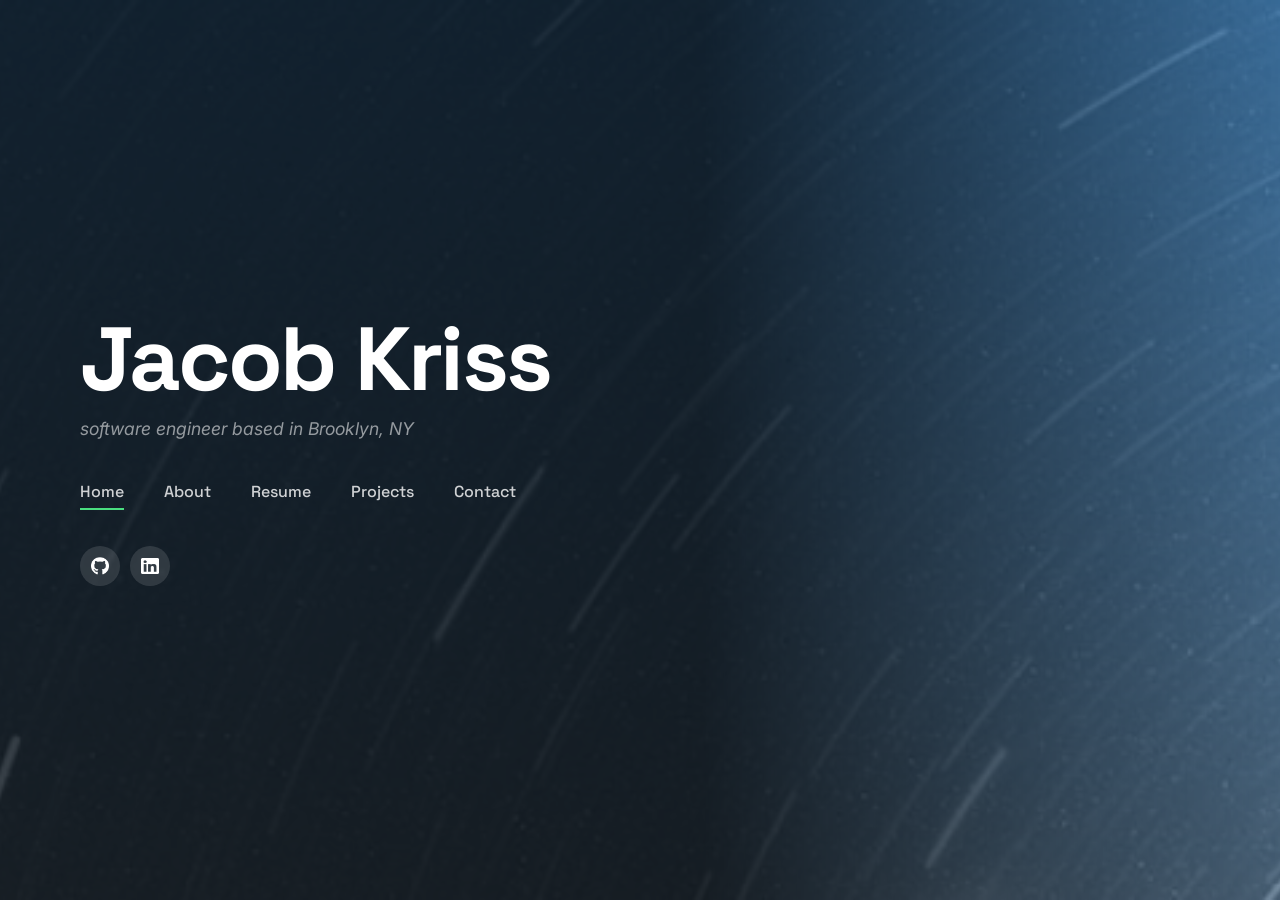
==== commit 8d950096: "Add rendered resume page; update nav Resume links" ====
--- a/index.html
+++ b/index.html
@@ -21,7 +21,7 @@
     <nav class="hero-nav" aria-label="Main navigation">
       <a href="index.html" class="active">Home</a>
       <a href="pages/about.html">About</a>
-      <a href="assets/docs/Jacob_Kriss_Resume.pdf" target="_blank" rel="noreferrer">Resume</a>
+      <a href="pages/resume.html">Resume</a>
       <a href="pages/projects.html">Projects</a>
       <a href="pages/contact.html">Contact</a>
     </nav>
--- a/assets/css/styles.css
+++ b/assets/css/styles.css
@@ -136,8 +136,8 @@
   min-height: 100vh;
   display: flex;
   flex-direction: column;
-  justify-content: flex-end;
-  padding: 0 80px 80px;
+  justify-content: center;
+  padding: 0 80px;
   background: linear-gradient(to right, rgba(0,0,0,0.72) 55%, rgba(0,0,0,0.1) 100%);
 }
 
@@ -400,15 +400,24 @@
 }
 
 .project-link {
-  font-family: var(--font-heading);
-  font-size: 0.8rem;
+  display: inline-flex;
+  align-items: center;
+  padding: 5px 14px;
+  border: 1px solid rgba(74, 222, 128, 0.45);
+  border-radius: 20px;
+  background: transparent;
+  font-family: var(--font-heading);
+  font-size: 0.78rem;
   font-weight: 600;
   color: var(--accent);
   text-decoration: none;
-  transition: opacity 0.15s;
-}
-
-.project-link:hover { opacity: 0.7; }
+  transition: background 0.15s, border-color 0.15s;
+}
+
+.project-link:hover {
+  background: rgba(74, 222, 128, 0.1);
+  border-color: var(--accent);
+}
 
 /* ── About page ── */
 .about-grid {
@@ -585,7 +594,7 @@
   .nav-links a { padding: 12px 24px; font-size: 1rem; }
   .nav-links a::after { display: none; }
 
-  .hero { padding: 0 24px 60px; }
+  .hero { padding: 0 24px; }
   .hero-name { font-size: 2.8rem; }
   .hero-nav { gap: 1.5rem; }
 
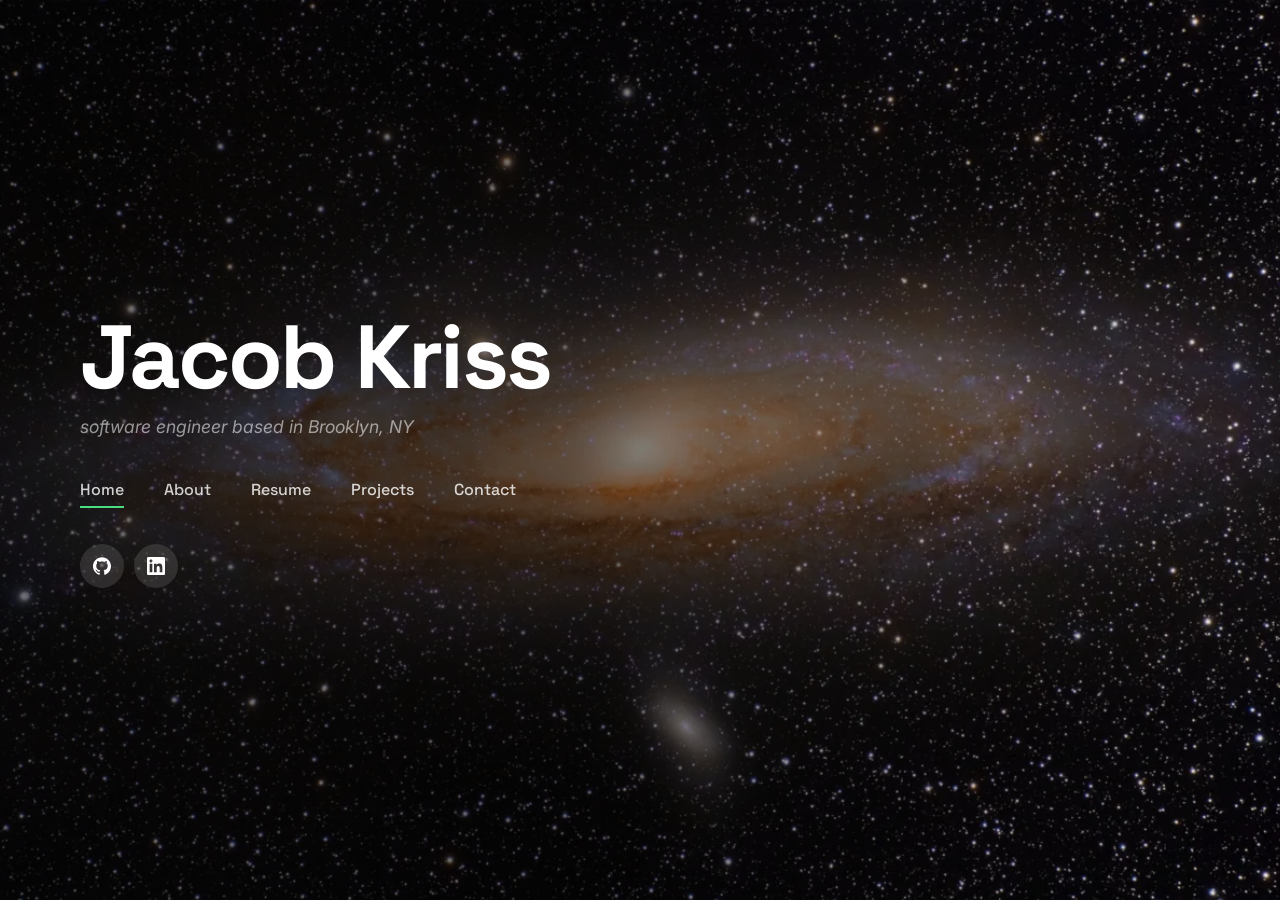
==== commit 5fd1a020: "Replace hero background with Andromeda; site-wide a11y, SEO, and performance improvements - Swap her" ====
--- a/index.html
+++ b/index.html
@@ -5,17 +5,43 @@
   <meta name="viewport" content="width=device-width, initial-scale=1.0">
   <title>Jacob Kriss &mdash; Software Engineer</title>
   <meta name="description" content="Jacob Kriss is a software engineer focused on backend systems, distributed tools, and practical web applications. Based in Brooklyn, NY.">
+  <link rel="canonical" href="https://jacobkriss.com/">
+  <meta name="theme-color" content="#060A10">
+  <meta property="og:type" content="website">
+  <meta property="og:title" content="Jacob Kriss — Software Engineer">
+  <meta property="og:description" content="Jacob Kriss is a software engineer focused on backend systems, distributed tools, and practical web applications. Based in Brooklyn, NY.">
+  <meta property="og:url" content="https://jacobkriss.com/">
+  <meta property="og:image" content="https://jacobkriss.com/assets/images/og-share.jpg">
+  <meta name="twitter:card" content="summary_large_image">
+  <meta name="twitter:title" content="Jacob Kriss — Software Engineer">
+  <meta name="twitter:description" content="Jacob Kriss is a software engineer focused on backend systems, distributed tools, and practical web applications. Based in Brooklyn, NY.">
+  <meta name="twitter:image" content="https://jacobkriss.com/assets/images/og-share.jpg">
   <link rel="icon" href="assets/favicon/icon.ico" type="image/x-icon">
   <link rel="preconnect" href="https://fonts.googleapis.com">
   <link rel="preconnect" href="https://fonts.gstatic.com" crossorigin>
   <link href="https://fonts.googleapis.com/css2?family=Space+Grotesk:wght@400;500;600;700&family=Inter:wght@400;500&display=swap" rel="stylesheet">
   <link rel="stylesheet" href="assets/css/styles.css">
+  <script type="application/ld+json">
+  {
+    "@context": "https://schema.org",
+    "@type": "Person",
+    "name": "Jacob Kriss",
+    "url": "https://jacobkriss.com",
+    "jobTitle": "Software Engineer",
+    "sameAs": [
+      "https://github.com/jek821",
+      "https://www.linkedin.com/in/jacob-kriss"
+    ]
+  }
+  </script>
 </head>
-<body>
+<body class="home">
 
-  <div class="site-bg" style="background-image: url('assets/images/hero/header.png');"></div>
+  <a class="skip-link" href="#main">Skip to content</a>
 
-  <main class="hero">
+  <div class="site-bg"></div>
+
+  <main class="hero" id="main">
     <h1 class="hero-name">Jacob Kriss</h1>
     <p class="hero-tagline">software engineer based in Brooklyn, NY</p>
     <nav class="hero-nav" aria-label="Main navigation">
@@ -27,10 +53,10 @@
     </nav>
     <div class="hero-social">
       <a href="https://github.com/jek821" target="_blank" rel="noreferrer" aria-label="GitHub">
-        <img src="assets/images/icons/github_icon.png" alt="GitHub">
+        <svg class="icon-svg" viewBox="0 0 24 24" aria-hidden="true" focusable="false"><path d="M12 .297c-6.63 0-12 5.373-12 12 0 5.303 3.438 9.8 8.205 11.385.6.113.82-.258.82-.577 0-.285-.01-1.04-.015-2.04-3.338.724-4.042-1.61-4.042-1.61C4.422 18.07 3.633 17.7 3.633 17.7c-1.087-.744.084-.729.084-.729 1.205.084 1.838 1.236 1.838 1.236 1.07 1.835 2.809 1.305 3.495.998.108-.776.417-1.305.76-1.605-2.665-.3-5.466-1.332-5.466-5.93 0-1.31.465-2.38 1.235-3.22-.135-.303-.54-1.523.105-3.176 0 0 1.005-.322 3.3 1.23.96-.267 1.98-.399 3-.405 1.02.006 2.04.138 3 .405 2.28-1.552 3.285-1.23 3.285-1.23.645 1.653.24 2.873.12 3.176.765.84 1.23 1.91 1.23 3.22 0 4.61-2.805 5.625-5.475 5.92.42.36.81 1.096.81 2.22 0 1.606-.015 2.896-.015 3.286 0 .315.21.69.825.57C20.565 22.092 24 17.592 24 12.297c0-6.627-5.373-12-12-12"/></svg>
       </a>
       <a href="https://www.linkedin.com/in/jacob-kriss" target="_blank" rel="noreferrer" aria-label="LinkedIn">
-        <img src="assets/images/icons/linkedin_icon.png" alt="LinkedIn">
+        <svg class="icon-svg" viewBox="0 0 24 24" aria-hidden="true" focusable="false"><path d="M20.447 20.452h-3.554v-5.569c0-1.328-.027-3.037-1.852-3.037-1.853 0-2.136 1.445-2.136 2.939v5.667H9.351V9h3.414v1.561h.046c.477-.9 1.637-1.85 3.37-1.85 3.601 0 4.267 2.37 4.267 5.455v6.286zM5.337 7.433c-1.144 0-2.063-.926-2.063-2.065 0-1.138.92-2.063 2.063-2.063 1.14 0 2.064.925 2.064 2.063 0 1.139-.925 2.065-2.064 2.065zm1.782 13.019H3.555V9h3.564v11.452zM22.225 0H1.771C.792 0 0 .774 0 1.729v20.542C0 23.227.792 24 1.771 24h20.451C23.2 24 24 23.227 24 22.271V1.729C24 .774 23.2 0 22.222 0h.003z"/></svg>
       </a>
     </div>
   </main>
--- a/assets/css/styles.css
+++ b/assets/css/styles.css
@@ -5,6 +5,7 @@
   --text-muted: rgba(255, 255, 255, 0.55);
   --border: rgba(255, 255, 255, 0.1);
   --surface: rgba(0, 0, 0, 0.82);
+  --bg: #060A10;
   --nav-h: 64px;
 
   --font-heading: 'Space Grotesk', system-ui, sans-serif;
@@ -15,6 +16,17 @@
 /* ── Reset ── */
 *, *::before, *::after { box-sizing: border-box; }
 html { scroll-behavior: smooth; }
+
+/* Respect users who prefer reduced motion */
+@media (prefers-reduced-motion: reduce) {
+  html { scroll-behavior: auto; }
+  *, *::before, *::after {
+    animation-duration: 0.01ms !important;
+    animation-iteration-count: 1 !important;
+    transition-duration: 0.01ms !important;
+    scroll-behavior: auto !important;
+  }
+}
 
 body {
   margin: 0;
@@ -31,9 +43,15 @@
   position: fixed;
   inset: 0;
   z-index: 0;
+  background-color: #060A10;
   background-size: cover;
   background-position: center;
   background-repeat: no-repeat;
+}
+
+/* Galaxy backdrop only on the home page; inner pages stay solid dark */
+.home .site-bg {
+  background-image: url('../images/hero/andromeda.webp');
 }
 
 /* ── All content sits above the background ── */
@@ -110,8 +128,8 @@
   flex-direction: column;
   justify-content: center;
   gap: 5px;
-  width: 36px;
-  height: 36px;
+  width: 44px;
+  height: 44px;
   padding: 0;
   border: none;
   background: transparent;
@@ -134,11 +152,12 @@
 /* ── Home hero ── */
 .hero {
   min-height: 100vh;
+  min-height: 100svh;
   display: flex;
   flex-direction: column;
   justify-content: center;
   padding: 0 80px;
-  background: linear-gradient(to right, rgba(0,0,0,0.72) 55%, rgba(0,0,0,0.1) 100%);
+  background: linear-gradient(to right, rgba(0,0,0,0.55) 45%, rgba(0,0,0,0.05) 100%);
 }
 
 .hero-name {
@@ -201,8 +220,8 @@
   display: flex;
   align-items: center;
   justify-content: center;
-  width: 40px;
-  height: 40px;
+  width: 44px;
+  height: 44px;
   border-radius: 50%;
   background: rgba(255, 255, 255, 0.12);
   transition: background 0.2s;
@@ -211,13 +230,7 @@
 
 .hero-social a:hover { background: rgba(255, 255, 255, 0.22); }
 
-.hero-social img {
-  width: 18px;
-  height: 18px;
-  filter: brightness(0) invert(1);
-}
-
-/* ── Download icon (SVG inline) ── */
+/* ── Social icons (inline SVG) ── */
 .hero-social .icon-svg {
   width: 18px;
   height: 18px;
@@ -467,41 +480,6 @@
 }
 
 .skills-section { margin-top: 64px; }
-
-.skills-list {
-  display: grid;
-  grid-template-columns: 1fr 1fr;
-  gap: 16px 48px;
-}
-
-.skill-row {
-  display: flex;
-  flex-direction: column;
-  gap: 6px;
-}
-
-.skill-name {
-  display: flex;
-  justify-content: space-between;
-  font-family: var(--font-mono);
-  font-size: 0.75rem;
-  letter-spacing: 0.08em;
-  text-transform: uppercase;
-  color: var(--text-muted);
-}
-
-.skill-bar-track {
-  height: 3px;
-  background: rgba(255,255,255,0.1);
-  border-radius: 2px;
-  overflow: hidden;
-}
-
-.skill-bar-fill {
-  height: 100%;
-  background: var(--accent);
-  border-radius: 2px;
-}
 
 /* ── Contact page ── */
 .contact-list {
@@ -563,11 +541,33 @@
   border-radius: 2px;
 }
 
+/* ── Skip to content (keyboard / screen-reader users) ── */
+.skip-link {
+  position: absolute;
+  left: -9999px;
+  top: 0;
+  z-index: 1000;
+}
+.skip-link:focus {
+  left: 16px;
+  top: 16px;
+  padding: 8px 14px;
+  background: var(--accent);
+  color: #060A10;
+  border-radius: 4px;
+  font-family: var(--font-heading);
+  font-weight: 600;
+  text-decoration: none;
+}
+
 /* ── Mobile ── */
 @media (max-width: 900px) {
   .project-grid { grid-template-columns: repeat(2, 1fr); }
   .about-grid { grid-template-columns: 1fr; gap: 40px; }
   .skills-section { margin-top: 40px; }
+  .hero { padding: 0 48px; }
+  .page-wrap { padding-left: 40px; padding-right: 40px; }
+  .site-footer { padding-left: 40px; padding-right: 40px; }
 }
 
 @media (max-width: 640px) {
@@ -602,6 +602,5 @@
   .section-header { padding: 48px 0 28px; }
   .project-grid { grid-template-columns: 1fr; }
 
-  .skills-list { grid-template-columns: 1fr; }
   .site-footer { padding: 20px; flex-direction: column; align-items: flex-start; gap: 12px; }
 }
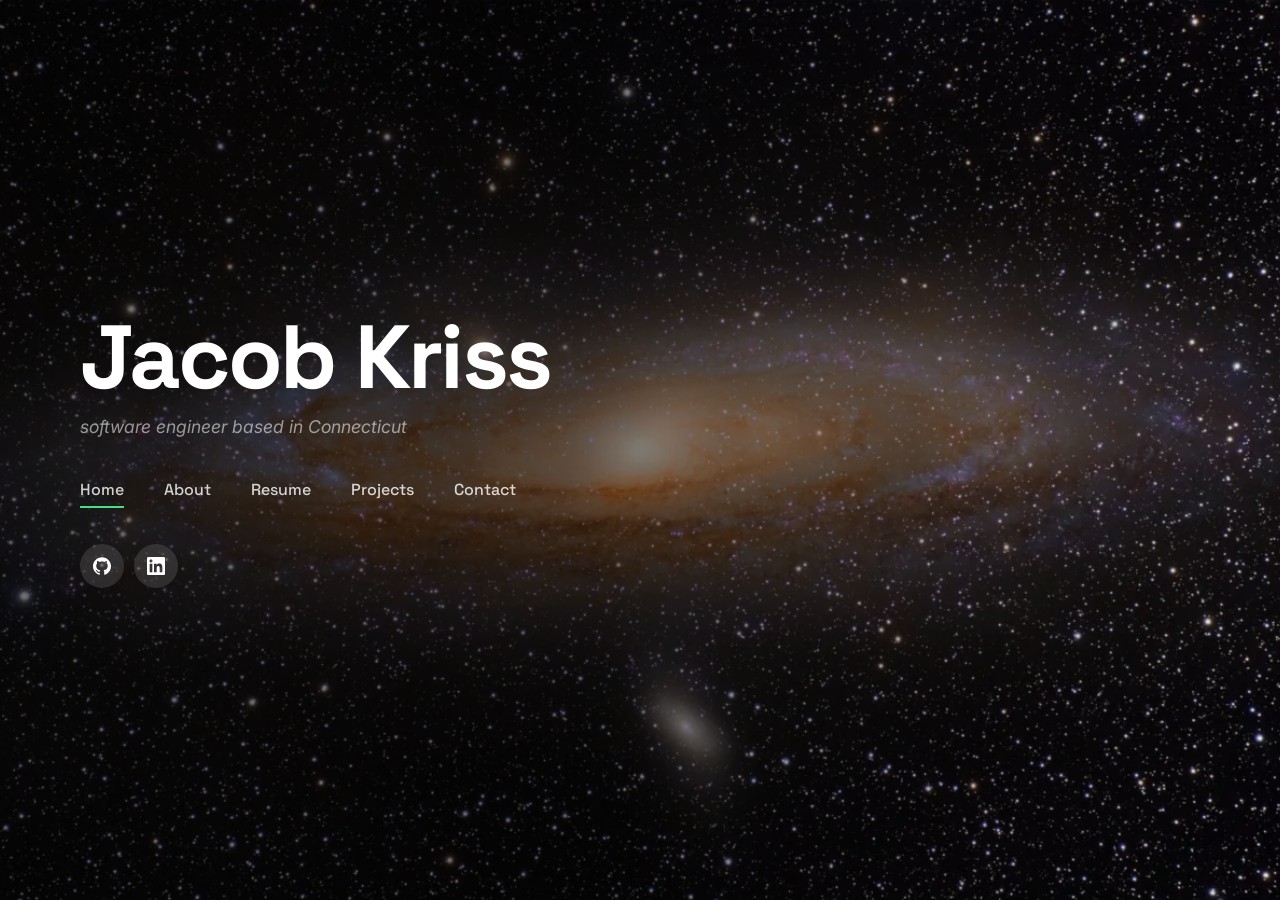
==== commit 945deb8b: "Update resume, location, and project details; fix favicon - Replace resume PDF and sync resume page " ====
--- a/index.html
+++ b/index.html
@@ -4,19 +4,19 @@
   <meta charset="UTF-8">
   <meta name="viewport" content="width=device-width, initial-scale=1.0">
   <title>Jacob Kriss &mdash; Software Engineer</title>
-  <meta name="description" content="Jacob Kriss is a software engineer focused on backend systems, distributed tools, and practical web applications. Based in Brooklyn, NY.">
+  <meta name="description" content="Jacob Kriss is a software engineer focused on backend systems, distributed tools, and practical web applications. Based in Connecticut.">
   <link rel="canonical" href="https://jacobkriss.com/">
   <meta name="theme-color" content="#060A10">
   <meta property="og:type" content="website">
   <meta property="og:title" content="Jacob Kriss — Software Engineer">
-  <meta property="og:description" content="Jacob Kriss is a software engineer focused on backend systems, distributed tools, and practical web applications. Based in Brooklyn, NY.">
+  <meta property="og:description" content="Jacob Kriss is a software engineer focused on backend systems, distributed tools, and practical web applications. Based in Connecticut.">
   <meta property="og:url" content="https://jacobkriss.com/">
   <meta property="og:image" content="https://jacobkriss.com/assets/images/og-share.jpg">
   <meta name="twitter:card" content="summary_large_image">
   <meta name="twitter:title" content="Jacob Kriss — Software Engineer">
-  <meta name="twitter:description" content="Jacob Kriss is a software engineer focused on backend systems, distributed tools, and practical web applications. Based in Brooklyn, NY.">
+  <meta name="twitter:description" content="Jacob Kriss is a software engineer focused on backend systems, distributed tools, and practical web applications. Based in Connecticut.">
   <meta name="twitter:image" content="https://jacobkriss.com/assets/images/og-share.jpg">
-  <link rel="icon" href="assets/favicon/icon.ico" type="image/x-icon">
+  <link rel="icon" href="assets/favicon/jek.ico" type="image/x-icon">
   <link rel="preconnect" href="https://fonts.googleapis.com">
   <link rel="preconnect" href="https://fonts.gstatic.com" crossorigin>
   <link href="https://fonts.googleapis.com/css2?family=Space+Grotesk:wght@400;500;600;700&family=Inter:wght@400;500&display=swap" rel="stylesheet">
@@ -43,7 +43,7 @@
 
   <main class="hero" id="main">
     <h1 class="hero-name">Jacob Kriss</h1>
-    <p class="hero-tagline">software engineer based in Brooklyn, NY</p>
+    <p class="hero-tagline">software engineer based in Connecticut</p>
     <nav class="hero-nav" aria-label="Main navigation">
       <a href="index.html" class="active">Home</a>
       <a href="pages/about.html">About</a>
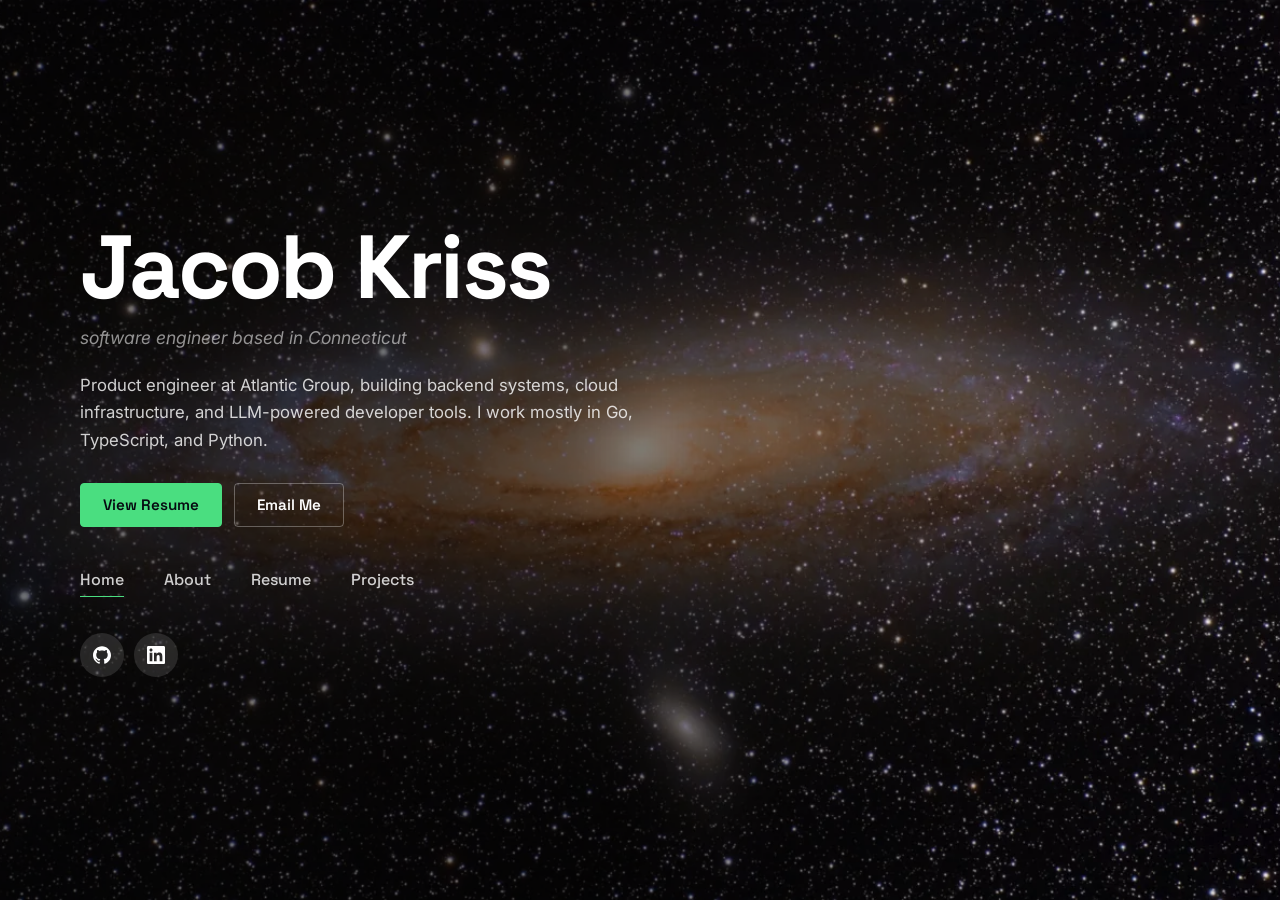
==== commit d216490f: "Make the site faster to scan: homepage summary, email links, fewer pages - Homepage: add a short sum" ====
--- a/index.html
+++ b/index.html
@@ -44,12 +44,19 @@
   <main class="hero" id="main">
     <h1 class="hero-name">Jacob Kriss</h1>
     <p class="hero-tagline">software engineer based in Connecticut</p>
+    <p class="hero-summary">
+      Product engineer at Atlantic Group, building backend systems, cloud infrastructure,
+      and LLM-powered developer tools. I work mostly in Go, TypeScript, and Python.
+    </p>
+    <div class="hero-cta">
+      <a href="pages/resume.html" class="hero-btn hero-btn--primary">View Resume</a>
+      <a href="mailto:jacobekriss@gmail.com" class="hero-btn">Email Me</a>
+    </div>
     <nav class="hero-nav" aria-label="Main navigation">
       <a href="index.html" class="active">Home</a>
       <a href="pages/about.html">About</a>
       <a href="pages/resume.html">Resume</a>
       <a href="pages/projects.html">Projects</a>
-      <a href="pages/contact.html">Contact</a>
     </nav>
     <div class="hero-social">
       <a href="https://github.com/jek821" target="_blank" rel="noreferrer" aria-label="GitHub">
--- a/assets/css/styles.css
+++ b/assets/css/styles.css
@@ -176,6 +176,46 @@
   color: var(--text-muted);
   font-style: italic;
 }
+
+.hero-summary {
+  max-width: 36rem;
+  margin: -16px 0 28px;
+  font-size: 1.05rem;
+  line-height: 1.65;
+  color: rgba(255,255,255,0.8);
+}
+
+.hero-cta {
+  display: flex;
+  flex-wrap: wrap;
+  gap: 12px;
+  margin-bottom: 40px;
+}
+
+.hero-btn {
+  display: inline-flex;
+  align-items: center;
+  min-height: 44px;
+  padding: 0 22px;
+  border-radius: 4px;
+  border: 1px solid rgba(255,255,255,0.3);
+  color: #FFFFFF;
+  font-family: var(--font-heading);
+  font-size: 0.95rem;
+  font-weight: 600;
+  text-decoration: none;
+  transition: border-color 0.15s, background 0.15s, opacity 0.15s;
+}
+
+.hero-btn:hover { border-color: #FFFFFF; background: rgba(255,255,255,0.08); }
+
+.hero-btn--primary {
+  background: var(--accent);
+  border-color: var(--accent);
+  color: #060A10;
+}
+
+.hero-btn--primary:hover { background: var(--accent); border-color: var(--accent); opacity: 0.88; }
 
 .hero-nav {
   display: flex;
